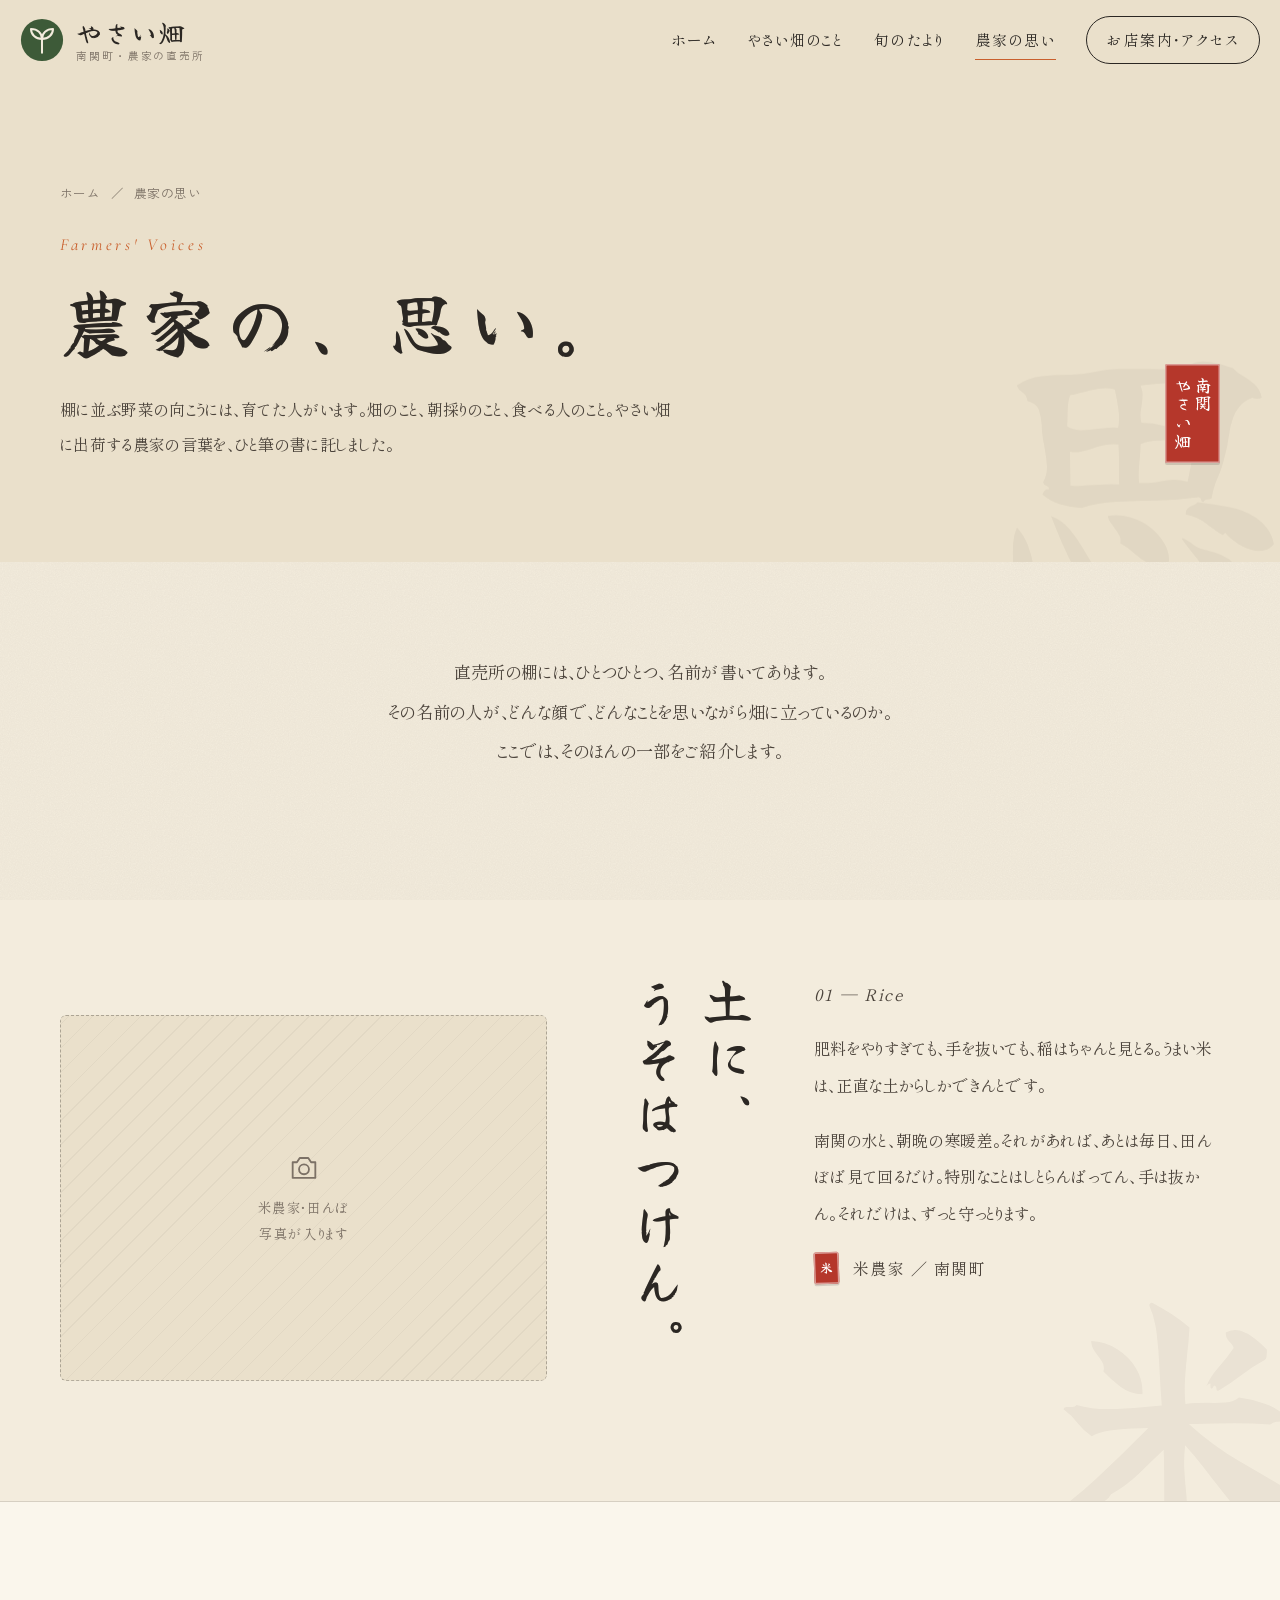
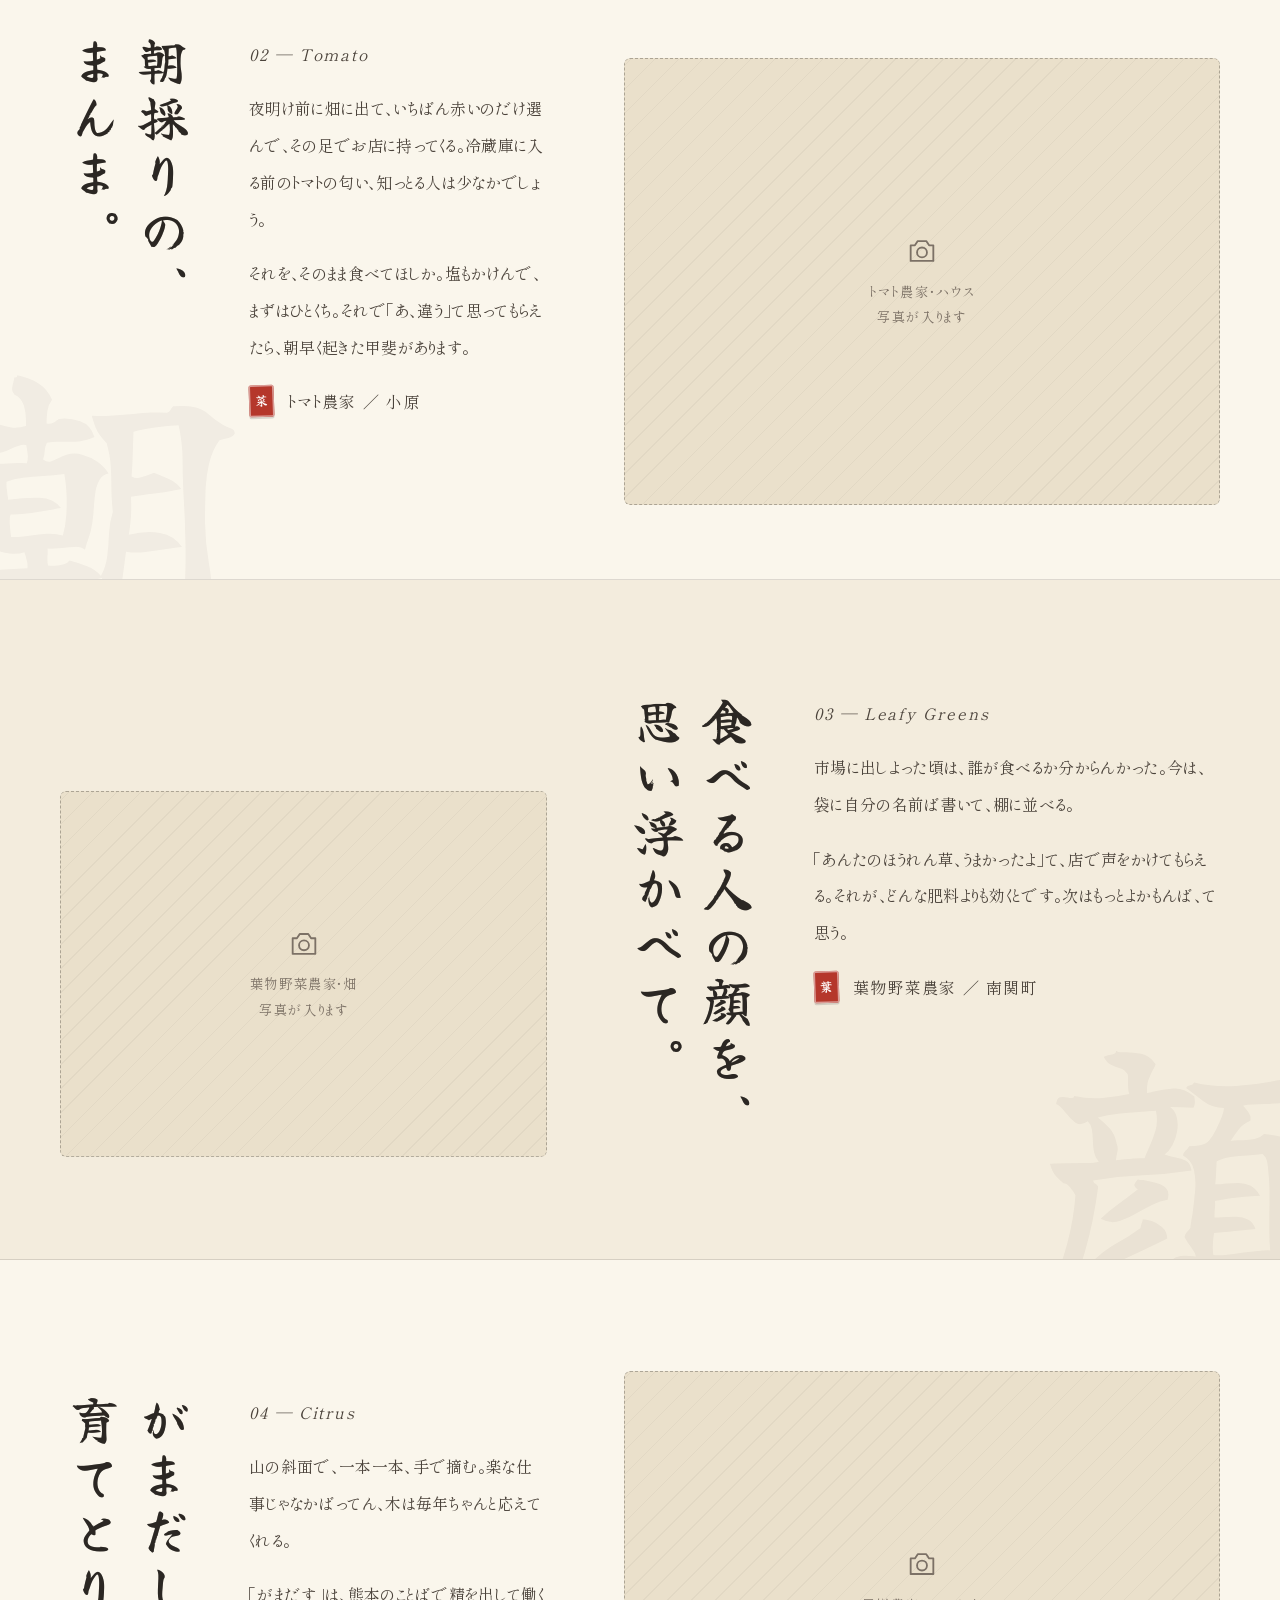
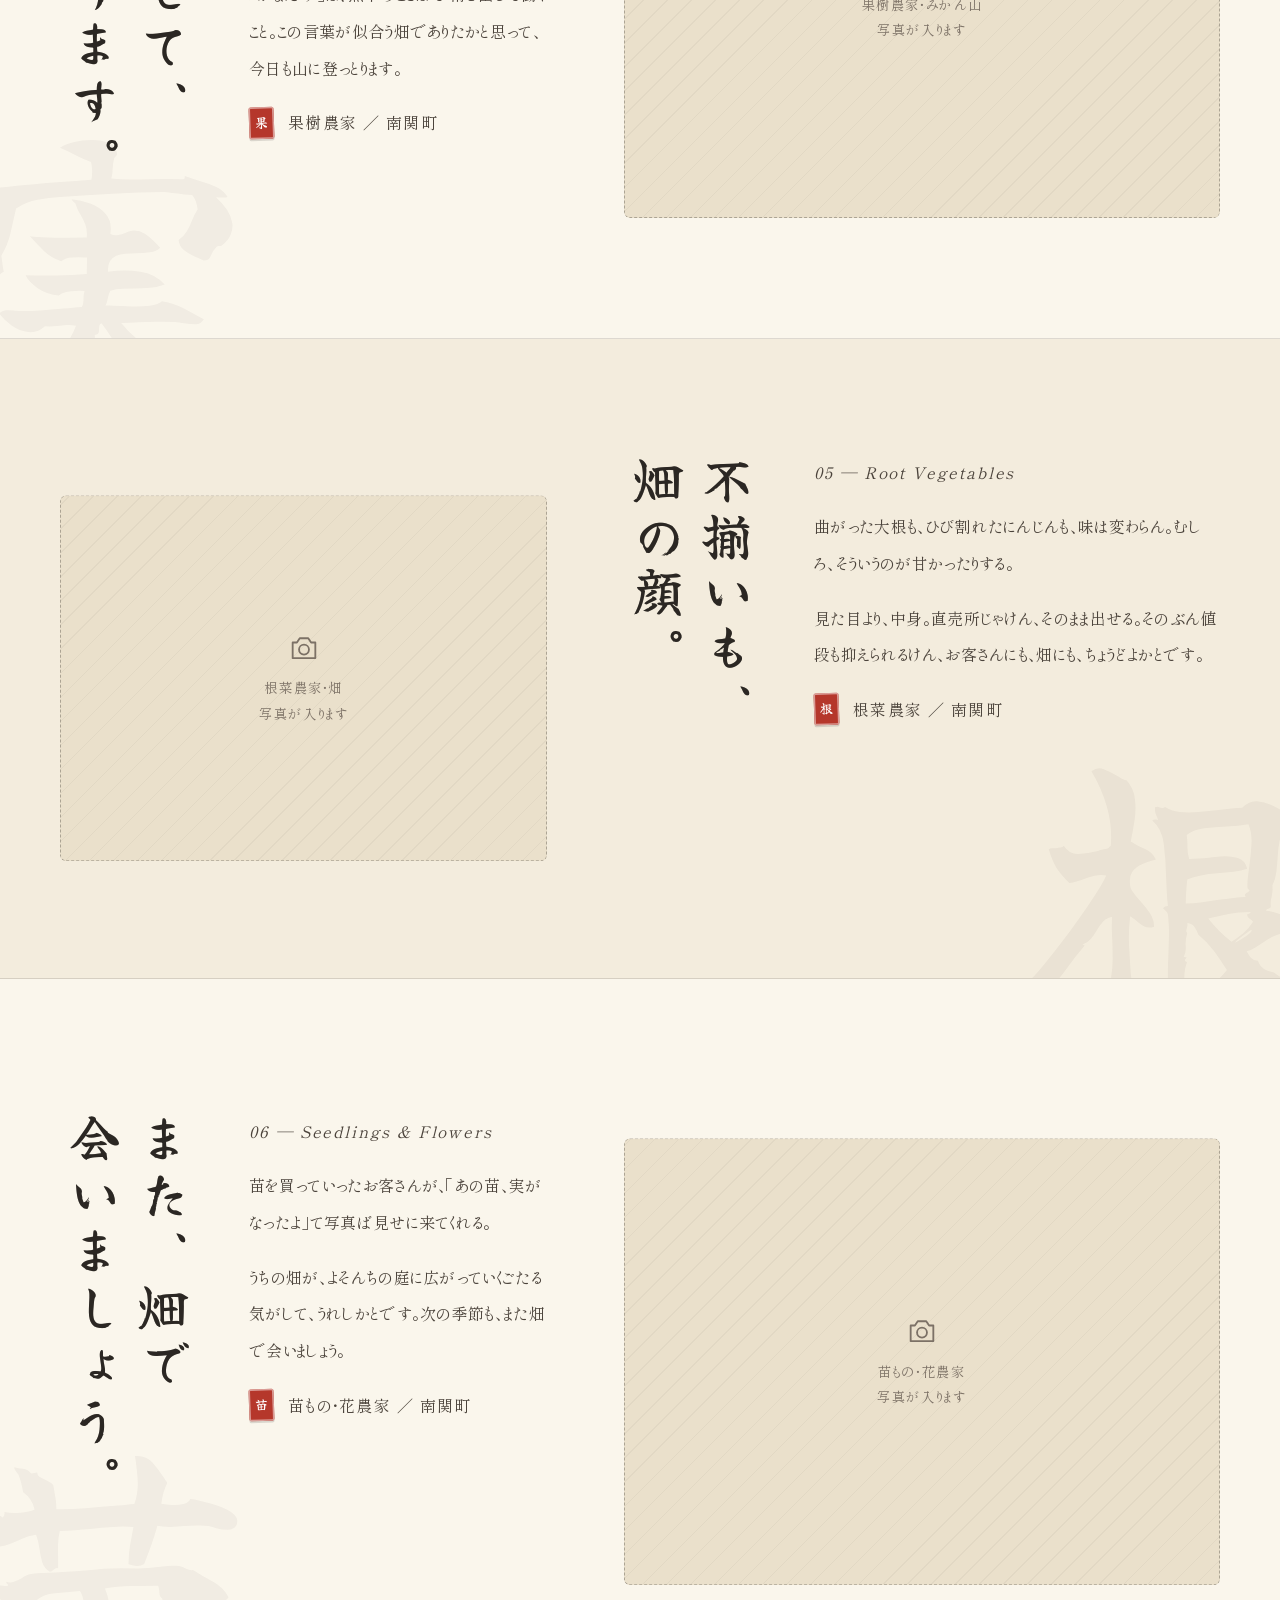
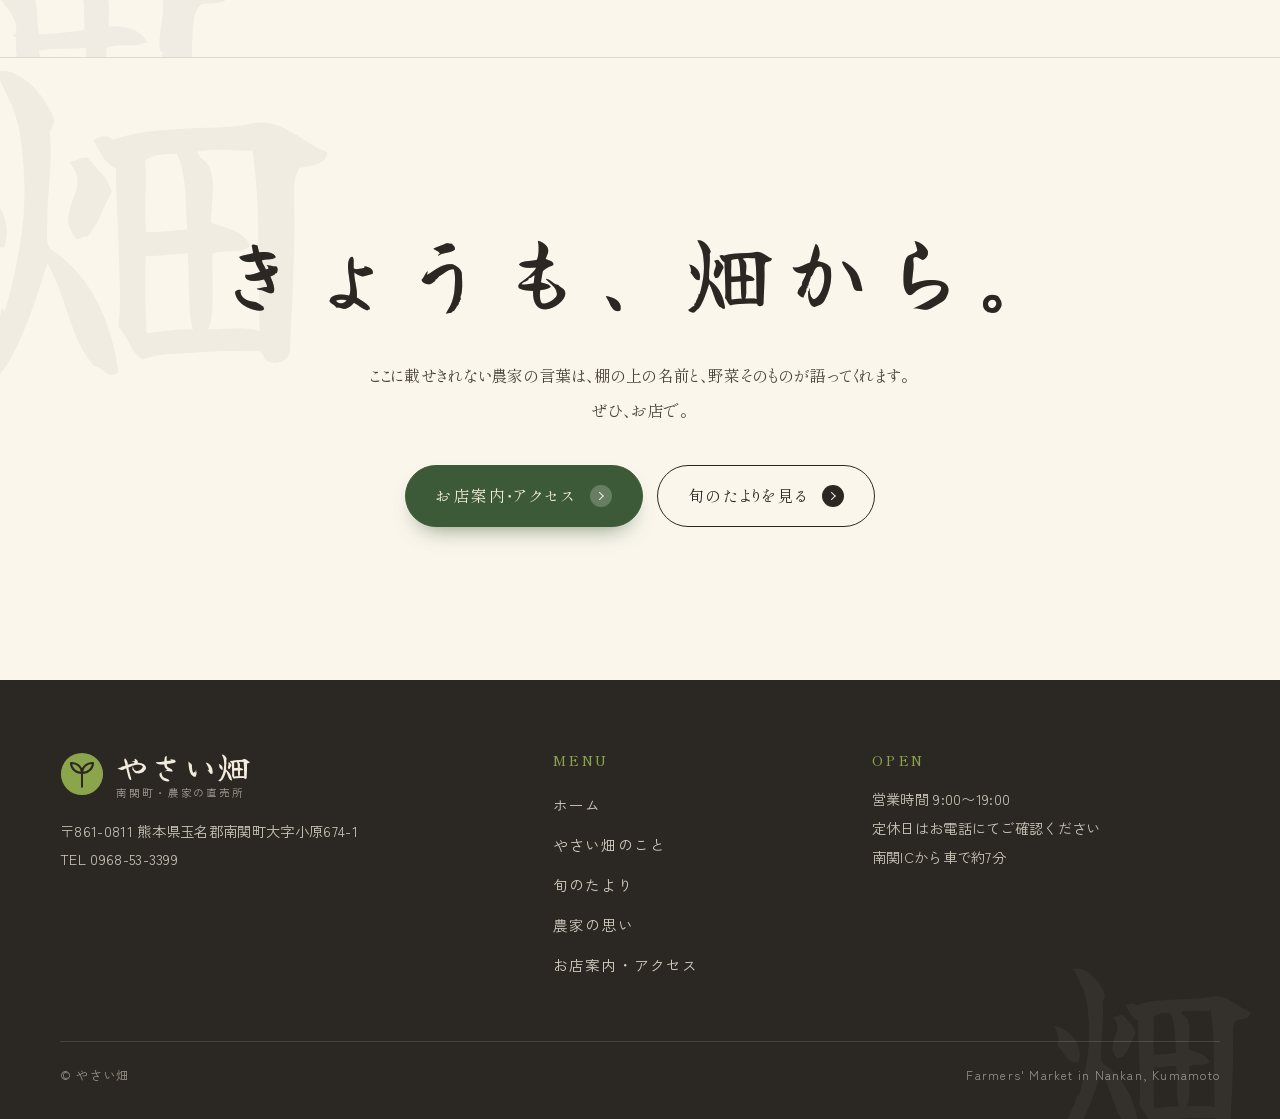
==== farmers.html @ 6b5acf54 "やさい畑（南関町・農家の直売所）サイト 初回作成 - index / farmers / shop の3ページ静的HTML - 写真は images/ に所定ファイル名で置くと自動表示  Co-Aut" ====
<!DOCTYPE html>
<html lang="ja" class="no-js">
<head>
<meta charset="UTF-8">
<meta name="viewport" content="width=device-width, initial-scale=1.0">
<title>農家の思い｜やさい畑 ― 熊本県南関町・農家が集まる野菜の直売所</title>
<meta name="description" content="やさい畑（熊本県玉名郡南関町）に野菜を出荷する農家の言葉。土のこと、朝採りのこと、食べる人のこと。棚に並ぶ野菜の向こうにいる、つくり手の思いを書に託して。">
<link rel="icon" href="data:image/svg+xml,%3Csvg xmlns='http://www.w3.org/2000/svg' viewBox='0 0 48 48'%3E%3Ccircle cx='24' cy='24' r='24' fill='%233d5a38'/%3E%3Cg fill='none' stroke='%23f3ecdd' stroke-width='2.2' stroke-linecap='round' stroke-linejoin='round'%3E%3Cpath d='M24 38V23'/%3E%3Cpath d='M24 23c-7 0-12-5-12-11 7 0 12 4 12 11z'/%3E%3Cpath d='M24 23c7 0 12-5 12-11-7 0-12 4-12 11z'/%3E%3C/g%3E%3C/svg%3E">
<link rel="preconnect" href="https://fonts.googleapis.com">
<link rel="preconnect" href="https://fonts.gstatic.com" crossorigin>
<link href="https://fonts.googleapis.com/css2?family=Yuji+Syuku&family=Yuji+Boku&family=Shippori+Mincho:wght@500;600;700&family=Zen+Kaku+Gothic+New:wght@400;500;700&family=Cormorant+Garamond:ital,wght@0,500;0,600;1,500;1,600&display=swap" rel="stylesheet">
<link rel="stylesheet" href="css/style.css">
</head>
<body data-page="farmers">
<div class="page-fade" aria-hidden="true"></div>

<svg xmlns="http://www.w3.org/2000/svg" style="display:none" aria-hidden="true">
  <symbol id="i-sprout" viewBox="0 0 48 48" fill="none" stroke="currentColor" stroke-width="1.8" stroke-linecap="round" stroke-linejoin="round"><path d="M24 42V24"/><path d="M24 24c-8 0-13-6-13-12 8 0 13 4 13 12z"/><path d="M24 24c8 0 13-6 13-12-8 0-13 4-13 12z"/></symbol>
  <symbol id="i-leaf" viewBox="0 0 48 48" fill="none" stroke="currentColor" stroke-width="1.8" stroke-linecap="round" stroke-linejoin="round"><path d="M10 38C10 20 24 10 40 10c0 16-10 30-28 30z"/><path d="M12 36c6-8 14-16 24-22"/></symbol>
  <symbol id="i-rice" viewBox="0 0 48 48" fill="none" stroke="currentColor" stroke-width="1.8" stroke-linecap="round" stroke-linejoin="round"><path d="M24 42V18"/><path d="M24 18c-4-1-7-5-7-10 4 0 7 4 7 10zM24 18c4-1 7-5 7-10-4 0-7 4-7 10zM24 26c-5-1-8-4-9-9 5 1 8 4 9 9zM24 26c5-1 8-4 9-9-5 1-8 4-9 9zM24 34c-5-1-9-4-10-9 5 1 9 4 10 9zM24 34c5-1 9-4 10-9-5 1-9 4-10 9z"/></symbol>
  <symbol id="i-tomato" viewBox="0 0 48 48" fill="none" stroke="currentColor" stroke-width="1.8" stroke-linecap="round" stroke-linejoin="round"><path d="M24 15c-8 0-14 6-14 13s6 13 14 13 14-6 14-13-6-13-14-13z"/><path d="M24 15c0-3 1-6 3-8M24 15c-3-2-7-3-10-2M24 15c3-2 7-3 10-2M24 15c-1-3-3-5-5-6"/></symbol>
  <symbol id="i-leafy" viewBox="0 0 48 48" fill="none" stroke="currentColor" stroke-width="1.8" stroke-linecap="round" stroke-linejoin="round"><path d="M24 42V22"/><path d="M24 22c-9 2-15-4-15-11 8-1 14 3 15 11zM24 22c9 2 15-4 15-11-8-1-14 3-15 11zM24 30c-7 1-12-3-13-9 7 0 11 3 13 9zM24 30c7 1 12-3 13-9-7 0-11 3-13 9z"/></symbol>
  <symbol id="i-mikan" viewBox="0 0 48 48" fill="none" stroke="currentColor" stroke-width="1.8" stroke-linecap="round" stroke-linejoin="round"><circle cx="24" cy="27" r="13"/><path d="M24 14c0-3 2-6 5-7"/><path d="M24 14c-3-3-8-3-11 0 3 2 8 2 11 0z"/></symbol>
  <symbol id="i-daikon" viewBox="0 0 48 48" fill="none" stroke="currentColor" stroke-width="1.8" stroke-linecap="round" stroke-linejoin="round"><path d="M18 14h12l-3 24c0 3-6 3-6 0z"/><path d="M20 14c0-4-2-7-4-9M24 14V5M28 14c0-4 2-7 4-9"/><path d="M22 22l4 8"/></symbol>
  <symbol id="i-seedling" viewBox="0 0 48 48" fill="none" stroke="currentColor" stroke-width="1.8" stroke-linecap="round" stroke-linejoin="round"><path d="M14 30h20l-2 10H16z"/><path d="M24 30V18"/><path d="M24 18c-6 0-10-4-10-9 6 0 10 3 10 9zM24 18c6 0 10-4 10-9-6 0-10 3-10 9z"/></symbol>
</svg>

<!-- ===== ヘッダー ===== -->
<header class="header">
  <div class="header__inner">
    <a href="index.html" class="logo" aria-label="やさい畑 トップページ">
      <svg class="logo__mark" viewBox="0 0 48 48" aria-hidden="true"><circle cx="24" cy="24" r="23" fill="#3d5a38"/><g fill="none" stroke="#f3ecdd" stroke-width="2.2" stroke-linecap="round" stroke-linejoin="round"><path d="M24 38V23"/><path d="M24 23c-7 0-12-5-12-11 7 0 12 4 12 11z"/><path d="M24 23c7 0 12-5 12-11-7 0-12 4-12 11z"/></g></svg>
      <span class="logo__text"><span class="logo__ja">やさい畑</span><span class="logo__sub">南関町・農家の直売所</span></span>
    </a>
    <nav class="nav" aria-label="メインナビゲーション">
      <a href="index.html" data-nav="home">ホーム</a>
      <a href="index.html#about" data-nav="about">やさい畑のこと</a>
      <a href="index.html#season" data-nav="season">旬のたより</a>
      <a href="farmers.html" data-nav="farmers">農家の思い</a>
      <a href="shop.html" data-nav="shop" class="nav__cta">お店案内・アクセス</a>
    </nav>
    <button class="menu-btn" aria-label="メニューを開く" aria-expanded="false"><span></span><span></span><span></span></button>
  </div>
</header>
<nav class="mobile-nav" aria-label="モバイルナビゲーション">
  <a href="index.html" data-nav="home"><span class="en">Home</span>ホーム</a>
  <a href="index.html#about" data-nav="about"><span class="en">About</span>やさい畑のこと</a>
  <a href="index.html#season" data-nav="season"><span class="en">Seasonal</span>旬のたより</a>
  <a href="farmers.html" data-nav="farmers"><span class="en">Voices</span>農家の思い</a>
  <a href="shop.html" data-nav="shop"><span class="en">Shop &amp; Access</span>お店案内・アクセス</a>
  <p class="mobile-nav__foot">やさい畑<br>〒861-0811 熊本県玉名郡南関町大字小原674-1<br>TEL 0968-53-3399</p>
</nav>

<main class="page">

<!-- ===== ページヒーロー ===== -->
<section class="page-hero">
  <p class="deco-sho" data-parallax="0.08">思</p>
  <div class="container page-hero__inner">
    <div>
      <p class="breadcrumb"><a href="index.html">ホーム</a><span>／</span><span>農家の思い</span></p>
      <span class="en">Farmers' Voices</span>
      <h1 class="sho sho-reveal">農家の、思い。</h1>
      <p class="lead reveal delay-1">棚に並ぶ野菜の向こうには、育てた人がいます。畑のこと、朝採りのこと、食べる人のこと。やさい畑に出荷する農家の言葉を、ひと筆の書に託しました。</p>
    </div>
    <span class="rakkan rakkan--lg page-hero__seal reveal-scale delay-2">南関<br>やさい畑</span>
  </div>
</section>

<!-- ===== 導入 ===== -->
<section class="section--tight section">
  <div class="container--narrow">
    <div class="lead-text reveal text-center">
      <p>直売所の棚には、ひとつひとつ、名前が書いてあります。<br>その名前の人が、どんな顔で、どんなことを思いながら畑に立っているのか。<br>ここでは、そのほんの一部をご紹介します。</p>
    </div>
  </div>
</section>

<!-- ===== 思い 01 ===== -->
<section class="voice">
  <p class="deco-sho" aria-hidden="true">米</p>
  <div class="container voice__grid">
    <figure class="photo reveal-img" data-label="米農家・田んぼ" data-parallax="0.1"><img src="images/farmer-01.jpg" alt="米農家"></figure>
    <div class="voice__body">
      <p class="voice__sho sho sho--v sho-reveal">土に、<br>うそはつけん。</p>
      <div class="voice__text reveal delay-1">
        <p class="voice__num">01 — Rice</p>
        <p>肥料をやりすぎても、手を抜いても、稲はちゃんと見とる。うまい米は、正直な土からしかできんとです。</p>
        <p>南関の水と、朝晩の寒暖差。それがあれば、あとは毎日、田んぼば見て回るだけ。特別なことはしとらんばってん、手は抜かん。それだけは、ずっと守っとります。</p>
        <p class="voice__who"><span class="rakkan">米</span>米農家 ／ 南関町</p>
      </div>
    </div>
  </div>
</section>

<!-- ===== 思い 02 ===== -->
<section class="voice voice--alt section--paper">
  <p class="deco-sho" aria-hidden="true">朝</p>
  <div class="container voice__grid">
    <figure class="photo reveal-img" data-label="トマト農家・ハウス" data-parallax="0.1"><img src="images/farmer-02.jpg" alt="トマト農家"></figure>
    <div class="voice__body">
      <p class="voice__sho sho sho--v sho-reveal">朝採りの、<br>まんま。</p>
      <div class="voice__text reveal delay-1">
        <p class="voice__num">02 — Tomato</p>
        <p>夜明け前に畑に出て、いちばん赤いのだけ選んで、その足でお店に持ってくる。冷蔵庫に入る前のトマトの匂い、知っとる人は少なかでしょう。</p>
        <p>それを、そのまま食べてほしか。塩もかけんで、まずはひとくち。それで「あ、違う」て思ってもらえたら、朝早く起きた甲斐があります。</p>
        <p class="voice__who"><span class="rakkan">菜</span>トマト農家 ／ 小原</p>
      </div>
    </div>
  </div>
</section>

<!-- ===== 思い 03 ===== -->
<section class="voice">
  <p class="deco-sho" aria-hidden="true">顔</p>
  <div class="container voice__grid">
    <figure class="photo reveal-img" data-label="葉物野菜農家・畑" data-parallax="0.1"><img src="images/farmer-03.jpg" alt="葉物野菜農家"></figure>
    <div class="voice__body">
      <p class="voice__sho sho sho--v sho-reveal">食べる人の顔を、<br>思い浮かべて。</p>
      <div class="voice__text reveal delay-1">
        <p class="voice__num">03 — Leafy Greens</p>
        <p>市場に出しよった頃は、誰が食べるか分からんかった。今は、袋に自分の名前ば書いて、棚に並べる。</p>
        <p>「あんたのほうれん草、うまかったよ」て、店で声をかけてもらえる。それが、どんな肥料よりも効くとです。次はもっとよかもんば、て思う。</p>
        <p class="voice__who"><span class="rakkan">葉</span>葉物野菜農家 ／ 南関町</p>
      </div>
    </div>
  </div>
</section>

<!-- ===== 思い 04 ===== -->
<section class="voice voice--alt section--paper">
  <p class="deco-sho" aria-hidden="true">実</p>
  <div class="container voice__grid">
    <figure class="photo reveal-img" data-label="果樹農家・みかん山" data-parallax="0.1"><img src="images/farmer-04.jpg" alt="果樹農家"></figure>
    <div class="voice__body">
      <p class="voice__sho sho sho--v sho-reveal">がまだして、<br>育てとります。</p>
      <div class="voice__text reveal delay-1">
        <p class="voice__num">04 — Citrus</p>
        <p>山の斜面で、一本一本、手で摘む。楽な仕事じゃなかばってん、木は毎年ちゃんと応えてくれる。</p>
        <p>「がまだす」は、熊本のことばで精を出して働くこと。この言葉が似合う畑でありたかと思って、今日も山に登っとります。</p>
        <p class="voice__who"><span class="rakkan">果</span>果樹農家 ／ 南関町</p>
      </div>
    </div>
  </div>
</section>

<!-- ===== 思い 05 ===== -->
<section class="voice">
  <p class="deco-sho" aria-hidden="true">根</p>
  <div class="container voice__grid">
    <figure class="photo reveal-img" data-label="根菜農家・畑" data-parallax="0.1"><img src="images/farmer-05.jpg" alt="根菜農家"></figure>
    <div class="voice__body">
      <p class="voice__sho sho sho--v sho-reveal">不揃いも、<br>畑の顔。</p>
      <div class="voice__text reveal delay-1">
        <p class="voice__num">05 — Root Vegetables</p>
        <p>曲がった大根も、ひび割れたにんじんも、味は変わらん。むしろ、そういうのが甘かったりする。</p>
        <p>見た目より、中身。直売所じゃけん、そのまま出せる。そのぶん値段も抑えられるけん、お客さんにも、畑にも、ちょうどよかとです。</p>
        <p class="voice__who"><span class="rakkan">根</span>根菜農家 ／ 南関町</p>
      </div>
    </div>
  </div>
</section>

<!-- ===== 思い 06 ===== -->
<section class="voice voice--alt section--paper">
  <p class="deco-sho" aria-hidden="true">苗</p>
  <div class="container voice__grid">
    <figure class="photo reveal-img" data-label="苗もの・花農家" data-parallax="0.1"><img src="images/farmer-06.jpg" alt="苗もの・花農家"></figure>
    <div class="voice__body">
      <p class="voice__sho sho sho--v sho-reveal">また、畑で<br>会いましょう。</p>
      <div class="voice__text reveal delay-1">
        <p class="voice__num">06 — Seedlings &amp; Flowers</p>
        <p>苗を買っていったお客さんが、「あの苗、実がなったよ」て写真ば見せに来てくれる。</p>
        <p>うちの畑が、よそんちの庭に広がっていくごたる気がして、うれしかとです。次の季節も、また畑で会いましょう。</p>
        <p class="voice__who"><span class="rakkan">苗</span>苗もの・花農家 ／ 南関町</p>
      </div>
    </div>
  </div>
</section>

<!-- ===== 締めの書 ===== -->
<section class="closing">
  <p class="deco-sho" style="left:-4%; top:-10%;" data-parallax="0.06">畑</p>
  <div class="container">
    <p class="closing__sho sho sho-reveal">きょうも、畑から。</p>
    <p class="closing__text reveal delay-1">ここに載せきれない農家の言葉は、棚の上の名前と、野菜そのものが語ってくれます。<br>ぜひ、お店で。</p>
    <div class="btns reveal delay-2">
      <a href="shop.html" class="btn">お店案内・アクセス <span class="arrow"></span></a>
      <a href="index.html#season" class="btn btn--ghost">旬のたよりを見る <span class="arrow"></span></a>
    </div>
  </div>
</section>

</main>

<!-- ===== フッター ===== -->
<footer class="footer">
  <p class="footer__sho" aria-hidden="true">畑</p>
  <div class="container">
    <div class="footer__grid">
      <div>
        <a href="index.html" class="logo footer__logo" aria-label="やさい畑 トップページ">
          <svg class="logo__mark" viewBox="0 0 48 48" aria-hidden="true"><circle cx="24" cy="24" r="23" fill="#8ba54c"/><g fill="none" stroke="#2b2723" stroke-width="2.2" stroke-linecap="round" stroke-linejoin="round"><path d="M24 38V23"/><path d="M24 23c-7 0-12-5-12-11 7 0 12 4 12 11z"/><path d="M24 23c7 0 12-5 12-11-7 0-12 4-12 11z"/></g></svg>
          <span class="logo__text"><span class="logo__ja">やさい畑</span><span class="logo__sub">南関町・農家の直売所</span></span>
        </a>
        <p class="footer__addr">〒861-0811 熊本県玉名郡南関町大字小原674-1<br>TEL <a href="tel:0968-53-3399">0968-53-3399</a></p>
      </div>
      <div>
        <h4>MENU</h4>
        <nav class="footer__nav">
          <a href="index.html">ホーム</a>
          <a href="index.html#about">やさい畑のこと</a>
          <a href="index.html#season">旬のたより</a>
          <a href="farmers.html">農家の思い</a>
          <a href="shop.html">お店案内・アクセス</a>
        </nav>
      </div>
      <div>
        <h4>OPEN</h4>
        <p class="footer__hours">営業時間 9:00〜19:00<br>定休日はお電話にてご確認ください<br>南関ICから車で約7分</p>
      </div>
    </div>
    <div class="footer__bottom">
      <span>&copy; やさい畑</span>
      <span>Farmers' Market in Nankan, Kumamoto</span>
    </div>
  </div>
</footer>
<button class="to-top" aria-label="ページの先頭へ戻る"></button>

<script src="js/main.js"></script>
</body>
</html>
---- css/style.css ----
/* =====================================================
   やさい畑（熊本県玉名郡南関町）農家の直売所サイト
   和紙 × 土 × 墨 × 若葉 ― 「書」の文字で思いを伝えるデザイン
   ===================================================== */

:root {
  --washi: #f3ecdd;
  --washi-2: #eae0cb;
  --washi-3: #ddd0b3;
  --paper: #faf6ec;
  --sumi: #2b2723;
  --sumi-2: #4b433b;
  --sumi-3: #7c7166;
  --tsuchi: #5c4633;
  --midori: #3d5a38;
  --midori-2: #2c4229;
  --wakaba: #8ba54c;
  --kaki: #c95f2c;
  --beni: #b5372b;
  --line: rgba(43, 39, 35, 0.14);
  --shadow: 0 24px 48px -24px rgba(43, 39, 35, 0.45);
  --radius: 6px;
  --font-sho: "Yuji Syuku", "Yuji Boku", "Hiragino Mincho ProN", "Yu Mincho", serif;
  --font-sho-b: "Yuji Boku", "Yuji Syuku", "Hiragino Mincho ProN", serif;
  --font-serif: "Shippori Mincho", "Hiragino Mincho ProN", "Yu Mincho", serif;
  --font-sans: "Zen Kaku Gothic New", "Hiragino Sans", "Yu Gothic", sans-serif;
  --font-en: "Cormorant Garamond", "Times New Roman", serif;
  --ease: cubic-bezier(0.22, 1, 0.36, 1);
  --ease-brush: cubic-bezier(0.7, 0, 0.3, 1);
  --header-h: 80px;
}

*, *::before, *::after { box-sizing: border-box; }
html { scroll-behavior: smooth; -webkit-text-size-adjust: 100%; }
body {
  margin: 0;
  font-family: var(--font-sans);
  font-size: 16px;
  line-height: 1.9;
  color: var(--sumi);
  background: var(--washi);
  letter-spacing: 0.02em;
  overflow-x: hidden;
  font-feature-settings: "palt";
}
img { max-width: 100%; height: auto; display: block; }
a { color: inherit; text-decoration: none; }
ul { list-style: none; margin: 0; padding: 0; }
h1, h2, h3, h4 { margin: 0; font-weight: 500; line-height: 1.5; }
p { margin: 0; }
button { font: inherit; color: inherit; }
figure { margin: 0; }

/* ---------- 和紙の質感 ---------- */
body::before {
  content: "";
  position: fixed; inset: 0; z-index: 0; pointer-events: none;
  background-image: url("data:image/svg+xml,%3Csvg xmlns='http://www.w3.org/2000/svg' width='240' height='240'%3E%3Cfilter id='n'%3E%3CfeTurbulence type='fractalNoise' baseFrequency='0.85' numOctaves='3' stitchTiles='stitch'/%3E%3CfeColorMatrix values='0 0 0 0 0.17 0 0 0 0 0.15 0 0 0 0 0.13 0 0 0 0.11 0'/%3E%3C/filter%3E%3Crect width='100%25' height='100%25' filter='url(%23n)'/%3E%3C/svg%3E");
  opacity: 0.55;
  mix-blend-mode: multiply;
}
.page { position: relative; z-index: 1; }

/* ---------- ページ遷移フェード ---------- */
.page-fade {
  position: fixed; inset: 0; z-index: 9999; background: var(--washi);
  opacity: 1; pointer-events: none;
  transition: opacity 0.8s var(--ease);
}
body.is-ready .page-fade { opacity: 0; }
body.is-leaving .page-fade { opacity: 1; transition-duration: 0.45s; }

/* ---------- レイアウト ---------- */
.container { width: min(1160px, 100% - 40px); margin-inline: auto; }
.container--narrow { width: min(860px, 100% - 40px); margin-inline: auto; }
.section { padding: clamp(80px, 10vw, 140px) 0; position: relative; overflow: hidden; }
.section--tight { padding: clamp(56px, 7vw, 96px) 0; }
.section--paper { background: var(--paper); }
.section--washi2 { background: var(--washi-2); }

.sec-head { margin-bottom: clamp(40px, 5vw, 64px); position: relative; }
.sec-head .en {
  display: block; font-family: var(--font-en); font-style: italic; font-weight: 500;
  font-size: 1.05rem; letter-spacing: 0.22em; color: var(--kaki); margin-bottom: 10px;
}
.sec-head h2 { font-size: clamp(2rem, 4.6vw, 3.3rem); }
.sec-head .lead { margin-top: 18px; color: var(--sumi-2); max-width: 640px; line-height: 2.1; font-family: var(--font-serif); }
.sec-head.center { text-align: center; }
.sec-head.center .lead { margin-inline: auto; }
.sec-head.center .ink-line { margin-inline: auto; }

.lead-text { font-family: var(--font-serif); font-size: clamp(1rem, 1.35vw, 1.12rem); line-height: 2.3; color: var(--sumi-2); }
.lead-text p + p { margin-top: 1.4em; }
.serif { font-family: var(--font-serif); }
.text-kaki { color: var(--kaki); }
.text-center { text-align: center; }

/* ---------- 書（しょ）---------- */
.sho {
  font-family: var(--font-sho); font-weight: 400; letter-spacing: 0.1em; line-height: 1.4;
  color: var(--sumi); text-shadow: 0 0 0.6px rgba(43, 39, 35, 0.35);
}
.sho--b { font-family: var(--font-sho-b); }
.sho--v { writing-mode: vertical-rl; text-orientation: mixed; white-space: nowrap; }

/* 墨で書くように現れる
   ※ clip-path で全体を隠すと Chrome の IntersectionObserver が「画面外」と判定してしまうため、
      mask-image の位置をずらして筆で掃くように見せる */
.sho-reveal {
  -webkit-mask-image: linear-gradient(to right, #000 0%, #000 48%, transparent 58%, transparent 100%);
  mask-image: linear-gradient(to right, #000 0%, #000 48%, transparent 58%, transparent 100%);
  -webkit-mask-size: 220% 100%; mask-size: 220% 100%;
  -webkit-mask-repeat: no-repeat; mask-repeat: no-repeat;
  -webkit-mask-position: 100% 0; mask-position: 100% 0;
  opacity: 0; filter: blur(3px);
  transition: -webkit-mask-position 1.6s var(--ease-brush), mask-position 1.6s var(--ease-brush), opacity 0.6s ease, filter 1.4s ease;
}
.sho-reveal.sho--v {
  -webkit-mask-image: linear-gradient(to bottom, #000 0%, #000 48%, transparent 58%, transparent 100%);
  mask-image: linear-gradient(to bottom, #000 0%, #000 48%, transparent 58%, transparent 100%);
  -webkit-mask-size: 100% 220%; mask-size: 100% 220%;
  -webkit-mask-position: 0 100%; mask-position: 0 100%;
}
.sho-reveal.is-visible { -webkit-mask-position: 0 0; mask-position: 0 0; opacity: 1; filter: blur(0); }

/* 落款（らっかん）赤い印 */
.rakkan {
  display: inline-block; writing-mode: vertical-rl; text-orientation: upright;
  font-family: var(--font-sho-b); font-size: 0.82rem; line-height: 1.15; letter-spacing: 0.1em;
  color: #fff; background: var(--beni); padding: 9px 5px; border-radius: 2px;
  box-shadow: inset 0 0 0 1.5px rgba(255, 255, 255, 0.5), 0 2px 0 rgba(43, 39, 35, 0.15);
  transform: rotate(-2deg); vertical-align: middle; text-shadow: none;
}
.rakkan--lg { font-size: 1.05rem; padding: 12px 8px; }
.rakkan--h { writing-mode: horizontal-tb; text-orientation: mixed; padding: 4px 10px; letter-spacing: 0.16em; }

/* 墨の線（スクロールで描かれる） */
.ink-line { display: block; width: min(300px, 60%); height: 20px; color: var(--kaki); margin: 18px 0 0; overflow: visible; }
.ink-line path { transition: stroke-dashoffset 1.8s var(--ease); }

/* 背景の大きな一文字 */
.deco-sho {
  position: absolute; z-index: 0; pointer-events: none; user-select: none;
  font-family: var(--font-sho); line-height: 1;
  font-size: clamp(12rem, 30vw, 26rem); color: rgba(43, 39, 35, 0.045);
}
.section > .container { position: relative; z-index: 1; }

/* ---------- ボタン ---------- */
.btn {
  display: inline-flex; align-items: center; gap: 14px;
  padding: 15px 30px; border-radius: 999px;
  font-family: var(--font-serif); font-size: 0.98rem; letter-spacing: 0.12em;
  background: var(--midori); color: var(--washi); border: 1.5px solid var(--midori);
  transition: transform 0.4s var(--ease), background 0.3s, color 0.3s, box-shadow 0.4s var(--ease);
  box-shadow: 0 12px 24px -14px rgba(61, 90, 56, 0.8);
  cursor: pointer;
}
.btn .arrow { width: 22px; height: 22px; border-radius: 50%; background: rgba(255, 255, 255, 0.22); display: grid; place-items: center; transition: transform 0.4s var(--ease); flex: none; }
.btn .arrow::after { content: ""; width: 6px; height: 6px; border-right: 1.5px solid currentColor; border-top: 1.5px solid currentColor; transform: rotate(45deg) translate(-1px, 1px); }
.btn:hover { transform: translateY(-3px); background: var(--midori-2); border-color: var(--midori-2); }
.btn:hover .arrow { transform: translateX(4px); }
.btn--kaki { background: var(--kaki); border-color: var(--kaki); box-shadow: 0 12px 24px -14px rgba(201, 95, 44, 0.8); }
.btn--kaki:hover { background: #ad4d21; border-color: #ad4d21; }
.btn--ghost { background: transparent; color: var(--sumi); border-color: var(--sumi); box-shadow: none; }
.btn--ghost .arrow { background: var(--sumi); color: var(--washi); }
.btn--ghost:hover { background: var(--sumi); color: var(--washi); border-color: var(--sumi); }
.btn--light { background: var(--washi); color: var(--sumi); border-color: var(--washi); box-shadow: none; }
.btn--light .arrow { background: var(--kaki); color: #fff; }
.btn--light:hover { background: #fff; border-color: #fff; }
.btn--outline-light { background: transparent; color: var(--washi); border-color: rgba(243, 236, 221, 0.6); box-shadow: none; }
.btn--outline-light .arrow { background: rgba(243, 236, 221, 0.2); }
.btn--outline-light:hover { background: rgba(243, 236, 221, 0.12); border-color: var(--washi); }

.text-link { font-family: var(--font-serif); letter-spacing: 0.1em; display: inline-flex; align-items: center; gap: 10px; position: relative; padding-bottom: 4px; }
.text-link::after { content: ""; position: absolute; left: 0; bottom: 0; width: 100%; height: 1px; background: currentColor; transform-origin: right; transition: transform 0.5s var(--ease); }
.text-link:hover::after { transform: scaleX(0); }

/* ---------- ヘッダー ---------- */
.header {
  position: fixed; top: 0; left: 0; right: 0; z-index: 100; height: var(--header-h);
  transition: background 0.5s, box-shadow 0.5s, height 0.4s var(--ease);
}
.header__inner {
  height: 100%; width: min(1240px, 100% - 40px); margin-inline: auto;
  display: flex; align-items: center; justify-content: space-between; gap: 24px;
}
.header.is-solid { background: rgba(243, 236, 221, 0.92); backdrop-filter: blur(10px); -webkit-backdrop-filter: blur(10px); box-shadow: 0 1px 0 var(--line); height: 68px; }
.logo { display: flex; align-items: center; gap: 12px; }
.logo__mark { width: 44px; height: 44px; flex: none; transition: transform 0.6s var(--ease); }
.logo:hover .logo__mark { transform: rotate(-8deg); }
.logo__text { display: flex; flex-direction: column; line-height: 1; }
.logo__ja { font-family: var(--font-sho); font-size: 1.6rem; color: var(--sumi); letter-spacing: 0.06em; }
.logo__sub { font-size: 0.66rem; letter-spacing: 0.18em; color: var(--sumi-3); margin-top: 6px; font-family: var(--font-sans); }
.nav { display: flex; align-items: center; gap: 30px; }
.nav a { font-family: var(--font-serif); font-size: 0.93rem; letter-spacing: 0.12em; position: relative; padding: 6px 0; }
.nav a::after { content: ""; position: absolute; left: 0; bottom: 0; width: 100%; height: 1.5px; background: var(--kaki); transform: scaleX(0); transform-origin: right; transition: transform 0.45s var(--ease); }
.nav a:hover::after, .nav a.is-current::after { transform: scaleX(1); transform-origin: left; }
.nav__cta { border: 1.5px solid var(--sumi); border-radius: 999px; padding: 9px 20px !important; transition: background 0.3s, color 0.3s; }
.nav__cta::after { display: none; }
.nav__cta:hover, .nav__cta.is-current { background: var(--sumi); color: var(--washi); }

.menu-btn {
  display: none; width: 46px; height: 46px; border: 1px solid var(--line); border-radius: 50%;
  background: rgba(250, 246, 236, 0.8); cursor: pointer; position: relative; z-index: 120; padding: 0;
}
.menu-btn span { position: absolute; left: 13px; width: 20px; height: 1.5px; background: var(--sumi); transition: transform 0.4s var(--ease), opacity 0.3s, top 0.4s var(--ease); }
.menu-btn span:nth-child(1) { top: 16px; }
.menu-btn span:nth-child(2) { top: 22px; }
.menu-btn span:nth-child(3) { top: 28px; }
body.menu-open .menu-btn span:nth-child(1) { top: 22px; transform: rotate(45deg); }
body.menu-open .menu-btn span:nth-child(2) { opacity: 0; }
body.menu-open .menu-btn span:nth-child(3) { top: 22px; transform: rotate(-45deg); }

.mobile-nav {
  position: fixed; inset: 0; z-index: 110; background: var(--sumi); color: var(--washi);
  display: flex; flex-direction: column; justify-content: center; padding: 100px 36px 40px;
  opacity: 0; visibility: hidden; transform: translateY(-12px);
  transition: opacity 0.5s var(--ease), transform 0.5s var(--ease), visibility 0s 0.5s;
}
body.menu-open .mobile-nav { opacity: 1; visibility: visible; transform: none; transition-delay: 0s; }
.mobile-nav a { display: flex; align-items: baseline; gap: 14px; padding: 14px 0; border-bottom: 1px solid rgba(243, 236, 221, 0.14); font-family: var(--font-sho); font-size: 1.5rem; letter-spacing: 0.08em; color: var(--washi); white-space: nowrap; }
.mobile-nav a .en { font-family: var(--font-en); font-style: italic; font-size: 0.8rem; letter-spacing: 0.14em; color: var(--wakaba); min-width: 5.6em; white-space: normal; }
.mobile-nav a.is-current { color: var(--wakaba); }
.mobile-nav__foot { margin-top: 30px; font-size: 0.82rem; line-height: 1.9; color: rgba(243, 236, 221, 0.7); }

/* ---------- 写真スペース（プレースホルダー） ---------- */
.photo {
  position: relative; overflow: hidden; margin: 0;
  background: var(--washi-2); border: 1px dashed rgba(43, 39, 35, 0.32);
  aspect-ratio: 4 / 3; border-radius: var(--radius);
}
.photo--portrait { aspect-ratio: 3 / 4; }
.photo--wide { aspect-ratio: 16 / 9; }
.photo--square { aspect-ratio: 1 / 1; }
.photo::before {
  content: ""; position: absolute; inset: 0;
  background: repeating-linear-gradient(-45deg, transparent 0 16px, rgba(43, 39, 35, 0.045) 16px 17px);
}
.photo::after {
  content: attr(data-label) "\A 写真が入ります"; white-space: pre;
  position: absolute; inset: 0; display: flex; align-items: center; justify-content: center; text-align: center;
  padding-top: 46px; font-family: var(--font-serif); font-size: 0.84rem; letter-spacing: 0.12em; line-height: 1.9; color: var(--sumi-3);
  background: url("data:image/svg+xml,%3Csvg xmlns='http://www.w3.org/2000/svg' viewBox='0 0 24 24' fill='none' stroke='%237c7166' stroke-width='1.3' stroke-linecap='round' stroke-linejoin='round'%3E%3Cpath d='M4 8h3l2-3h6l2 3h3v11H4z'/%3E%3Ccircle cx='12' cy='13' r='3.5'/%3E%3C/svg%3E") center calc(50% - 30px) / 34px no-repeat;
}
.photo img { position: absolute; inset: 0; width: 100%; height: 100%; object-fit: cover; opacity: 0; transition: opacity 1.2s var(--ease); }
.photo.has-img { border-color: transparent; background: var(--sumi); }
.photo.has-img::before, .photo.has-img::after { display: none; }
.photo.has-img img { opacity: 1; }
.photo--small::after { font-size: 0.74rem; padding-top: 34px; background-size: 26px; background-position: center calc(50% - 22px); }

/* ---------- ヒーロー ---------- */
.hero {
  position: relative; min-height: 100vh; min-height: 100svh; display: flex; align-items: center; overflow: hidden;
  background: var(--washi); padding: calc(var(--header-h) + 40px) 0 110px;
}
.hero__bg { position: absolute; inset: 0; z-index: 0; }
.hero__wash {
  position: absolute; inset: 0;
  background:
    radial-gradient(60% 55% at 82% 28%, rgba(139, 165, 76, 0.32), transparent 70%),
    radial-gradient(45% 40% at 12% 88%, rgba(92, 70, 51, 0.22), transparent 70%),
    radial-gradient(35% 30% at 62% 92%, rgba(201, 95, 44, 0.14), transparent 70%);
}
.hero__hills { position: absolute; left: 0; right: 0; bottom: -2px; width: 100%; height: clamp(120px, 18vw, 240px); color: var(--washi-3); }
.photo--hero { position: absolute; inset: 0; border: 0; aspect-ratio: auto; background: transparent; border-radius: 0; }
.photo--hero::before, .photo--hero::after { display: none; }
.photo--hero img { height: 116%; top: -8%; }
.photo--hero.has-img::after {
  display: block; content: ""; position: absolute; inset: 0; background: none;
  background-image: linear-gradient(90deg, rgba(243, 236, 221, 0.94) 0%, rgba(243, 236, 221, 0.72) 42%, rgba(243, 236, 221, 0.18) 100%);
}
.hero__photo-note {
  position: absolute; left: 20px; bottom: 20px; z-index: 3; font-size: 0.72rem; letter-spacing: 0.1em; color: var(--sumi-3);
  border: 1px dashed rgba(43, 39, 35, 0.3); padding: 6px 12px; border-radius: 999px; background: rgba(250, 246, 236, 0.7);
}
.photo--hero.has-img + .hero__photo-note { display: none; }

.hero__inner { position: relative; z-index: 2; display: grid; grid-template-columns: 1fr auto; gap: clamp(30px, 6vw, 90px); align-items: center; }
.hero__title-wrap { display: flex; align-items: flex-start; gap: 22px; justify-self: end; }
.hero__title {
  /* 縦書き9文字が画面の高さに収まるよう、高さ基準でも上限をかける */
  font-size: clamp(2.8rem, min(7vw, 6.2vh), 6rem); line-height: 1.12; letter-spacing: 0.14em; color: var(--sumi);
  writing-mode: vertical-rl; text-orientation: mixed; white-space: nowrap; margin: 0;
}
.hero__title .ch {
  display: inline-block; opacity: 0; filter: blur(8px); transform: translateY(-0.25em);
  transition: opacity 0.9s var(--ease), filter 1.1s var(--ease), transform 1s var(--ease);
  transition-delay: calc(var(--i, 0) * 0.13s + 0.5s);
}
body.is-ready .hero__title .ch { opacity: 1; filter: blur(0); transform: none; }
.hero__seal { align-self: flex-end; margin-bottom: 6px; opacity: 0; transform: scale(0.6) rotate(-10deg); transition: opacity 0.6s var(--ease) 2.1s, transform 0.8s var(--ease) 2.1s; }
body.is-ready .hero__seal { opacity: 1; transform: scale(1) rotate(-2deg); }

.hero__text { max-width: 580px; }
.hero__text > * { opacity: 0; transform: translateY(18px); transition: opacity 0.9s var(--ease), transform 1s var(--ease); }
body.is-ready .hero__text > *:nth-child(1) { transition-delay: 1.2s; }
body.is-ready .hero__text > *:nth-child(2) { transition-delay: 1.4s; }
body.is-ready .hero__text > *:nth-child(3) { transition-delay: 1.6s; }
body.is-ready .hero__text > *:nth-child(4) { transition-delay: 1.8s; }
body.is-ready .hero__text > * { opacity: 1; transform: none; }
.hero__en { font-family: var(--font-en); font-style: italic; letter-spacing: 0.22em; font-size: 1.02rem; color: var(--midori); margin-bottom: 18px; }
.hero__lead { font-family: var(--font-serif); font-size: clamp(1rem, 1.45vw, 1.18rem); line-height: 2.3; color: var(--sumi-2); }
.hero__today {
  display: inline-flex; align-items: center; gap: 10px; margin-top: 26px; padding: 8px 18px 8px 14px;
  border: 1px solid var(--line); border-radius: 999px; background: rgba(250, 246, 236, 0.8);
  font-size: 0.86rem; letter-spacing: 0.06em; color: var(--sumi-2);
}
.hero__today .dot { width: 8px; height: 8px; border-radius: 50%; background: var(--kaki); box-shadow: 0 0 0 4px rgba(201, 95, 44, 0.18); flex: none; }
.hero__btns { display: flex; flex-wrap: wrap; gap: 14px; margin-top: 30px; }

.hero__leaf { position: absolute; z-index: 1; color: var(--wakaba); opacity: 0.55; pointer-events: none; animation: leafFloat 9s ease-in-out infinite; }
.hero__leaf--1 { width: 54px; height: 54px; left: 6%; top: 22%; animation-delay: 0s; }
.hero__leaf--2 { width: 38px; height: 38px; left: 42%; top: 14%; animation-delay: -3s; transform: rotate(30deg); }
.hero__leaf--3 { width: 46px; height: 46px; right: 8%; bottom: 26%; animation-delay: -6s; transform: rotate(-20deg); }
@keyframes leafFloat {
  0%, 100% { translate: 0 0; rotate: 0deg; }
  50% { translate: 6px -18px; rotate: 8deg; }
}

.hero__scroll { position: absolute; left: 50%; bottom: 26px; transform: translateX(-50%); z-index: 3; display: flex; flex-direction: column; align-items: center; gap: 8px; font-family: var(--font-en); font-size: 0.72rem; letter-spacing: 0.3em; color: var(--sumi-3); }
.hero__scroll .bar { width: 1px; height: 46px; background: rgba(43, 39, 35, 0.2); position: relative; overflow: hidden; }
.hero__scroll .bar::after { content: ""; position: absolute; left: 0; top: -100%; width: 100%; height: 100%; background: var(--kaki); animation: scrollBar 2.2s var(--ease) infinite; }
@keyframes scrollBar { 0% { top: -100%; } 60% { top: 100%; } 100% { top: 100%; } }

/* ---------- 流れる野菜の名前 ---------- */
.marquee { overflow: hidden; border-top: 1px solid var(--line); border-bottom: 1px solid var(--line); background: var(--paper); padding: 14px 0; position: relative; z-index: 2; }
.marquee__track { display: flex; width: max-content; animation: marquee 46s linear infinite; }
.marquee:hover .marquee__track { animation-play-state: paused; }
.marquee__track span { font-family: var(--font-sho); font-size: 1.35rem; letter-spacing: 0.12em; color: var(--sumi-2); padding: 0 1.2em; white-space: nowrap; display: inline-flex; align-items: center; gap: 1.2em; }
.marquee__track span::after { content: ""; width: 6px; height: 6px; border-radius: 50%; background: var(--kaki); opacity: 0.7; }
@keyframes marquee { to { transform: translateX(-50%); } }

/* ---------- やさい畑のこと ---------- */
.split { display: grid; grid-template-columns: 1.05fr 0.95fr; gap: clamp(36px, 6vw, 80px); align-items: center; }
.about__photos { position: relative; padding-bottom: 60px; }
.about__photos .photo--main { width: 84%; }
.about__photos .photo--sub { position: absolute; right: 0; bottom: 0; width: 46%; aspect-ratio: 1 / 1; box-shadow: var(--shadow); background: var(--washi-3); }
.about__photos .photo--sub::after { font-size: 0.74rem; }

.features { display: grid; grid-template-columns: repeat(3, 1fr); gap: 24px; margin-top: clamp(56px, 7vw, 90px); }
.feature {
  background: var(--paper); border: 1px solid var(--line); padding: 36px 30px 32px; border-radius: var(--radius);
  position: relative; transition: transform 0.5s var(--ease), box-shadow 0.5s var(--ease);
}
.feature:hover { transform: translateY(-6px); box-shadow: var(--shadow); }
.feature__icon { width: 46px; height: 46px; color: var(--midori); margin-bottom: 16px; }
.feature__num { position: absolute; top: 22px; right: 26px; font-family: var(--font-en); font-style: italic; color: var(--kaki); font-size: 1.1rem; letter-spacing: 0.1em; }
.feature__sho { font-size: 1.7rem; margin: 6px 0 14px; }
.feature p { color: var(--sumi-2); font-size: 0.95rem; line-height: 2; }

/* ---------- 書のステートメント（墨の背景） ---------- */
.statement { background: var(--sumi); color: var(--washi); position: relative; overflow: hidden; padding: clamp(100px, 14vw, 180px) 0; }
.statement::before {
  content: ""; position: absolute; inset: 0; pointer-events: none; opacity: 0.35;
  background-image: url("data:image/svg+xml,%3Csvg xmlns='http://www.w3.org/2000/svg' width='240' height='240'%3E%3Cfilter id='n'%3E%3CfeTurbulence type='fractalNoise' baseFrequency='0.85' numOctaves='3' stitchTiles='stitch'/%3E%3CfeColorMatrix values='0 0 0 0 0.95 0 0 0 0 0.92 0 0 0 0 0.86 0 0 0 0.12 0'/%3E%3C/filter%3E%3Crect width='100%25' height='100%25' filter='url(%23n)'/%3E%3C/svg%3E");
}
.statement__inner { position: relative; z-index: 1; display: grid; grid-template-columns: auto 1fr; gap: clamp(40px, 8vw, 120px); align-items: center; }
.statement__sho-wrap { position: relative; display: flex; gap: 26px; align-items: flex-start; }
.statement__sho { font-size: clamp(2.5rem, 6.2vw, 5rem); color: var(--washi); text-shadow: 0 0 1px rgba(243, 236, 221, 0.5); line-height: 1.35; }
.statement__text p { font-family: var(--font-serif); line-height: 2.3; color: rgba(243, 236, 221, 0.86); font-size: 1.05rem; }
.statement__text p + p { margin-top: 1.3em; }
.statement__seal { margin-top: 30px; display: flex; align-items: center; gap: 18px; font-size: 0.86rem; letter-spacing: 0.1em; color: rgba(243, 236, 221, 0.7); }
.enso { position: absolute; width: clamp(360px, 46vw, 640px); height: auto; left: -14%; top: 50%; transform: translateY(-50%); color: rgba(243, 236, 221, 0.13); pointer-events: none; }
.enso path { transition: stroke-dashoffset 2.6s var(--ease); }

/* ---------- 旬のたより ---------- */
.season__tabs { display: flex; justify-content: center; gap: 18px 10px; flex-wrap: wrap; margin-bottom: 44px; }
.season__tab {
  background: transparent; border: 1px solid var(--line); border-radius: 999px; padding: 9px 22px 9px 16px; cursor: pointer;
  color: var(--sumi-2); display: flex; align-items: center; gap: 12px; position: relative;
  transition: background 0.35s, color 0.35s, border-color 0.35s, transform 0.35s var(--ease);
}
.season__tab .sho { font-size: 1.55rem; line-height: 1; color: inherit; text-shadow: none; }
.season__tab small { font-size: 0.76rem; letter-spacing: 0.1em; font-family: var(--font-en); font-style: italic; }
.season__tab:hover { transform: translateY(-2px); border-color: var(--sumi-3); }
.season__tab.is-active { color: var(--washi); }
.season__tab[data-season="spring"].is-active { background: #b95c7c; border-color: #b95c7c; }
.season__tab[data-season="summer"].is-active { background: var(--midori); border-color: var(--midori); }
.season__tab[data-season="autumn"].is-active { background: var(--kaki); border-color: var(--kaki); }
.season__tab[data-season="winter"].is-active { background: #4f6a8a; border-color: #4f6a8a; }
.season__tab .now { position: absolute; top: -12px; right: 10px; font-size: 0.64rem; letter-spacing: 0.12em; background: var(--sumi); color: var(--washi); padding: 2px 9px; border-radius: 999px; display: none; font-family: var(--font-sans); }
.season__tab.is-now .now { display: block; }

.season__panel { display: none; }
.season__panel.is-active { display: grid; grid-template-columns: 1.1fr 0.9fr; gap: clamp(30px, 5vw, 60px); align-items: center; animation: fadeUp 0.8s var(--ease); }
@keyframes fadeUp { from { opacity: 0; transform: translateY(18px); } to { opacity: 1; transform: none; } }
.season__title { font-size: 2.2rem; margin-bottom: 8px; display: flex; align-items: baseline; gap: 14px; }
.season__title small { font-family: var(--font-en); font-style: italic; font-size: 1rem; color: var(--kaki); letter-spacing: 0.14em; }
.veg-list { display: flex; flex-wrap: wrap; gap: 10px; margin-top: 18px; }
.veg-list li {
  display: flex; align-items: center; gap: 8px; background: var(--paper); border: 1px solid var(--line); border-radius: 999px;
  padding: 7px 16px 7px 9px; font-family: var(--font-serif); font-size: 0.95rem; letter-spacing: 0.06em;
  transition: transform 0.4s var(--ease), border-color 0.3s;
}
.veg-list li:hover { transform: translateY(-3px); border-color: var(--wakaba); }
.veg-list svg { width: 28px; height: 28px; color: var(--midori); flex: none; }
.season__note { margin-top: 22px; color: var(--sumi-2); font-size: 0.95rem; line-height: 2; font-family: var(--font-serif); }
.season__disclaimer { text-align: center; margin-top: 36px; font-size: 0.8rem; color: var(--sumi-3); letter-spacing: 0.08em; }

/* ---------- 農家の思い（トップ抜粋） ---------- */
.voices { display: grid; grid-template-columns: repeat(3, 1fr); gap: 28px; }
.voice-card {
  position: relative; background: var(--paper); border: 1px solid var(--line); border-radius: var(--radius); padding: 24px;
  display: grid; grid-template-columns: 1fr auto; gap: 20px; align-items: stretch;
  transition: transform 0.5s var(--ease), box-shadow 0.5s var(--ease);
}
.voice-card:hover { transform: translateY(-6px); box-shadow: var(--shadow); }
.voice-card .photo { aspect-ratio: 3 / 4; }
.voice-card__sho { font-size: clamp(1.55rem, 2.1vw, 1.95rem); align-self: start; padding-top: 6px; line-height: 1.4; }
.voice-card__who { grid-column: 1 / -1; font-size: 0.84rem; color: var(--sumi-3); letter-spacing: 0.1em; border-top: 1px solid var(--line); padding-top: 14px; display: flex; align-items: center; gap: 12px; }

/* ---------- お店のこと ---------- */
.items { display: grid; grid-template-columns: repeat(3, 1fr); gap: 28px 26px; }
.item .photo { margin-bottom: 18px; }
.item__title { font-family: var(--font-sho); font-size: 1.6rem; display: flex; align-items: center; gap: 10px; letter-spacing: 0.08em; }
.item__title svg { width: 30px; height: 30px; color: var(--kaki); flex: none; }
.item p { color: var(--sumi-2); font-size: 0.94rem; margin-top: 8px; line-height: 2; }

.facilities { display: grid; grid-template-columns: repeat(5, 1fr); gap: 16px; margin-top: clamp(40px, 6vw, 64px); }
.facility { text-align: center; padding: 24px 12px 20px; background: var(--paper); border: 1px solid var(--line); border-radius: var(--radius); transition: transform 0.4s var(--ease), border-color 0.3s; }
.facility:hover { transform: translateY(-4px); border-color: var(--wakaba); }
.facility svg { width: 36px; height: 36px; color: var(--midori); margin: 0 auto 10px; display: block; }
.facility span { font-size: 0.88rem; letter-spacing: 0.08em; font-family: var(--font-serif); display: block; }
.facility small { display: block; font-size: 0.72rem; color: var(--sumi-3); margin-top: 2px; letter-spacing: 0.04em; }

/* ---------- アクセス ---------- */
.access { display: grid; grid-template-columns: 0.9fr 1.1fr; gap: clamp(32px, 5vw, 64px); align-items: start; }
.info-table { width: 100%; border-collapse: collapse; font-size: 0.96rem; }
.info-table th, .info-table td { padding: 16px 6px; border-bottom: 1px solid var(--line); text-align: left; vertical-align: top; line-height: 1.8; }
.info-table th { width: 7.5em; font-family: var(--font-serif); font-weight: 600; color: var(--sumi-2); letter-spacing: 0.08em; white-space: nowrap; }
.info-table .note { font-size: 0.8rem; color: var(--sumi-3); display: block; margin-top: 2px; }
.info-table a.tel { font-family: var(--font-en); font-size: 1.35rem; letter-spacing: 0.08em; color: var(--sumi); }
.info-table a.tel:hover { color: var(--kaki); }
.map { position: relative; border-radius: var(--radius); overflow: hidden; border: 1px solid var(--line); aspect-ratio: 4 / 3; background: var(--washi-2); box-shadow: var(--shadow); }
.map iframe { position: absolute; inset: 0; width: 100%; height: 100%; border: 0; filter: saturate(0.82) sepia(0.14); }
.access__btns { display: flex; flex-wrap: wrap; gap: 12px; margin-top: 24px; }
.route { margin-top: 30px; display: grid; gap: 14px; }
.route li { display: flex; gap: 14px; align-items: flex-start; padding: 16px 18px; background: var(--paper); border: 1px solid var(--line); border-radius: var(--radius); }
.route svg { width: 28px; height: 28px; color: var(--kaki); flex: none; margin-top: 4px; }
.route b { font-family: var(--font-serif); display: block; letter-spacing: 0.06em; font-weight: 600; }
.route span { font-size: 0.9rem; color: var(--sumi-2); line-height: 1.9; }

/* ---------- CTA 帯 ---------- */
.cta-band { background: var(--midori); color: var(--washi); padding: clamp(60px, 8vw, 100px) 0; position: relative; overflow: hidden; }
.cta-band__inner { display: flex; align-items: center; justify-content: space-between; gap: 30px; flex-wrap: wrap; position: relative; z-index: 1; }
.cta-band .sho { color: var(--washi); font-size: clamp(1.8rem, 3.6vw, 2.6rem); text-shadow: none; }
.cta-band p { font-family: var(--font-serif); color: rgba(243, 236, 221, 0.85); margin-top: 10px; }
.cta-band .deco-sho { color: rgba(243, 236, 221, 0.06); right: -2%; top: 50%; transform: translateY(-50%); }

/* ---------- フッター ---------- */
.footer { background: var(--sumi); color: var(--washi); padding: 70px 0 32px; position: relative; overflow: hidden; }
.footer__grid { display: grid; grid-template-columns: 1.3fr 0.8fr 1fr; gap: 40px; position: relative; z-index: 1; }
.footer .logo__ja { color: var(--washi); font-size: 2rem; }
.footer .logo__sub { color: rgba(243, 236, 221, 0.6); }
.footer__addr { font-size: 0.9rem; line-height: 2; color: rgba(243, 236, 221, 0.8); margin-top: 18px; }
.footer h4 { font-family: var(--font-serif); font-size: 0.88rem; letter-spacing: 0.18em; color: var(--wakaba); margin-bottom: 14px; }
.footer__nav a { display: block; padding: 6px 0; font-size: 0.92rem; color: rgba(243, 236, 221, 0.85); letter-spacing: 0.08em; transition: color 0.3s, transform 0.3s var(--ease); }
.footer__nav a:hover { color: #fff; transform: translateX(4px); }
.footer__hours { font-size: 0.9rem; line-height: 2; color: rgba(243, 236, 221, 0.8); }
.footer__bottom { margin-top: 56px; padding-top: 22px; border-top: 1px solid rgba(243, 236, 221, 0.14); display: flex; justify-content: space-between; flex-wrap: wrap; gap: 10px; font-size: 0.76rem; color: rgba(243, 236, 221, 0.55); letter-spacing: 0.1em; position: relative; z-index: 1; }
.footer__sho { position: absolute; right: 2%; bottom: -24px; font-family: var(--font-sho); font-size: clamp(7rem, 16vw, 14rem); color: rgba(243, 236, 221, 0.05); line-height: 1; pointer-events: none; }

.to-top {
  position: fixed; right: 22px; bottom: 22px; width: 50px; height: 50px; border-radius: 50%;
  background: var(--sumi); color: var(--washi); display: grid; place-items: center; z-index: 90;
  border: 1px solid rgba(243, 236, 221, 0.2); opacity: 0; transform: translateY(16px); transition: opacity 0.4s, transform 0.4s var(--ease), background 0.3s; cursor: pointer;
}
.to-top.is-show { opacity: 1; transform: none; }
.to-top:hover { background: var(--kaki); }
.to-top::after { content: ""; width: 9px; height: 9px; border-left: 1.5px solid currentColor; border-top: 1.5px solid currentColor; transform: rotate(45deg) translate(2px, 2px); }

/* ---------- 下層ページ ヒーロー ---------- */
.page-hero { position: relative; padding: calc(var(--header-h) + clamp(50px, 8vw, 110px)) 0 clamp(56px, 8vw, 100px); background: var(--washi-2); overflow: hidden; }
.page-hero__inner { position: relative; z-index: 1; display: flex; align-items: flex-end; justify-content: space-between; gap: 40px; }
.breadcrumb { font-size: 0.78rem; letter-spacing: 0.12em; color: var(--sumi-3); margin-bottom: 22px; display: flex; gap: 10px; }
.breadcrumb a:hover { color: var(--kaki); }
.page-hero .en { font-family: var(--font-en); font-style: italic; letter-spacing: 0.22em; color: var(--kaki); font-size: 1.05rem; }
.page-hero h1 { font-size: clamp(2.6rem, 6vw, 4.6rem); margin-top: 8px; }
.page-hero .lead { margin-top: 20px; color: var(--sumi-2); max-width: 620px; font-family: var(--font-serif); line-height: 2.2; }
.page-hero .deco-sho { right: -3%; top: 50%; transform: translateY(-50%); font-size: clamp(11rem, 28vw, 24rem); }
.page-hero__seal { flex: none; }

/* ---------- 農家の思い ページ ---------- */
.voice { padding: clamp(64px, 9vw, 120px) 0; border-bottom: 1px solid var(--line); position: relative; overflow: hidden; }
.voice:last-of-type { border-bottom: 0; }
.voice__grid { display: grid; grid-template-columns: 0.9fr 1.1fr; gap: clamp(36px, 6vw, 90px); align-items: center; position: relative; z-index: 1; }
.voice--alt .voice__grid > .photo { order: 2; }
.voice__body { display: grid; grid-template-columns: auto 1fr; gap: clamp(24px, 4vw, 56px); align-items: start; }
.voice__sho { font-size: clamp(2.1rem, 4vw, 3.3rem); line-height: 1.35; min-height: 8em; }
.voice__num { font-family: var(--font-en); font-style: italic; font-size: 1.15rem; color: var(--kaki); letter-spacing: 0.12em; margin-bottom: 10px; }
.voice__text p { font-family: var(--font-serif); line-height: 2.3; color: var(--sumi-2); font-size: 1rem; }
.voice__text p + p { margin-top: 1.1em; }
.voice__who { margin-top: 24px; display: flex; align-items: center; gap: 14px; font-size: 0.88rem; color: var(--sumi-3); letter-spacing: 0.08em; }
.voice .deco-sho { right: -4%; bottom: -10%; font-size: clamp(10rem, 24vw, 20rem); }
.voice--alt .deco-sho { right: auto; left: -4%; }
.closing { text-align: center; padding: clamp(90px, 12vw, 160px) 0; background: var(--paper); position: relative; overflow: hidden; }
.closing__sho { font-size: clamp(2.6rem, 7vw, 5.4rem); display: inline-block; }
.closing__text { margin-top: 26px; font-family: var(--font-serif); color: var(--sumi-2); line-height: 2.2; }
.closing .btns { display: flex; justify-content: center; flex-wrap: wrap; gap: 14px; margin-top: 36px; }

/* ---------- お店案内 ページ ---------- */
.gallery { display: grid; grid-template-columns: repeat(4, 1fr); grid-auto-rows: clamp(140px, 18vw, 220px); gap: 14px; }
.gallery .photo { aspect-ratio: auto; height: 100%; }
.gallery .photo:nth-child(1) { grid-column: span 2; grid-row: span 2; }
.gallery .photo:nth-child(4) { grid-row: span 2; }
.gallery .photo:nth-child(6) { grid-column: span 2; }
.notes { display: grid; grid-template-columns: repeat(3, 1fr); gap: 20px; }
.note-card { background: var(--paper); border: 1px solid var(--line); border-radius: var(--radius); padding: 26px 24px; }
.note-card__sho { font-size: 1.5rem; margin-bottom: 10px; display: flex; align-items: center; gap: 10px; }
.note-card__sho svg { width: 28px; height: 28px; color: var(--kaki); }
.note-card p { font-size: 0.92rem; color: var(--sumi-2); line-height: 2; }
.eatin { display: grid; grid-template-columns: 1fr 1fr; gap: clamp(30px, 5vw, 64px); align-items: center; }

/* ---------- スクロールで現れる ---------- */
.reveal, .reveal-l, .reveal-r, .reveal-scale { opacity: 0; transition: opacity 1s var(--ease), transform 1.1s var(--ease); will-change: opacity, transform; }
.reveal { transform: translateY(32px); }
.reveal-l { transform: translateX(-40px); }
.reveal-r { transform: translateX(40px); }
.reveal-scale { transform: scale(0.94); }
.reveal.is-visible, .reveal-l.is-visible, .reveal-r.is-visible, .reveal-scale.is-visible { opacity: 1; transform: none; }
.reveal-img {
  -webkit-mask-image: linear-gradient(to right, #000 0%, #000 48%, transparent 56%, transparent 100%);
  mask-image: linear-gradient(to right, #000 0%, #000 48%, transparent 56%, transparent 100%);
  -webkit-mask-size: 220% 100%; mask-size: 220% 100%;
  -webkit-mask-repeat: no-repeat; mask-repeat: no-repeat;
  -webkit-mask-position: 100% 0; mask-position: 100% 0;
  transition: -webkit-mask-position 1.4s var(--ease-brush), mask-position 1.4s var(--ease-brush);
}
.reveal-img.is-visible { -webkit-mask-position: 0 0; mask-position: 0 0; }
.stagger > * { opacity: 0; transform: translateY(22px); transition: opacity 0.8s var(--ease), transform 0.9s var(--ease); }
.stagger.is-visible > * { opacity: 1; transform: none; }
.stagger.is-visible > *:nth-child(1) { transition-delay: 0.05s; }
.stagger.is-visible > *:nth-child(2) { transition-delay: 0.13s; }
.stagger.is-visible > *:nth-child(3) { transition-delay: 0.21s; }
.stagger.is-visible > *:nth-child(4) { transition-delay: 0.29s; }
.stagger.is-visible > *:nth-child(5) { transition-delay: 0.37s; }
.stagger.is-visible > *:nth-child(6) { transition-delay: 0.45s; }
.stagger.is-visible > *:nth-child(7) { transition-delay: 0.53s; }
.stagger.is-visible > *:nth-child(8) { transition-delay: 0.61s; }
.stagger.is-visible > *:nth-child(9) { transition-delay: 0.69s; }
.stagger.is-visible > *:nth-child(10) { transition-delay: 0.77s; }
.stagger.is-visible > *:nth-child(11) { transition-delay: 0.85s; }
.stagger.is-visible > *:nth-child(12) { transition-delay: 0.93s; }
.delay-1 { transition-delay: 0.15s !important; }
.delay-2 { transition-delay: 0.3s !important; }
.delay-3 { transition-delay: 0.45s !important; }
[data-parallax] { will-change: transform; }

/* JS が無い環境でも読めるように */
.no-js .reveal, .no-js .reveal-l, .no-js .reveal-r, .no-js .reveal-scale, .no-js .stagger > *, .no-js .sho-reveal, .no-js .reveal-img, .no-js .hero__title .ch, .no-js .hero__text > *, .no-js .hero__seal { opacity: 1; transform: none; -webkit-mask-image: none; mask-image: none; filter: none; }
.no-js .page-fade { display: none; }

/* ---------- レスポンシブ ---------- */
@media (max-width: 1024px) {
  .nav { gap: 20px; }
  .nav a { font-size: 0.86rem; }
  .features { grid-template-columns: 1fr 1fr; }
  .voices { grid-template-columns: 1fr 1fr; }
  .items { grid-template-columns: 1fr 1fr; }
  .facilities { grid-template-columns: repeat(3, 1fr); }
  .notes { grid-template-columns: 1fr 1fr; }
}
@media (max-width: 860px) {
  :root { --header-h: 70px; }
  .nav { display: none; }
  .menu-btn { display: block; }
  .hero { padding-bottom: 130px; }
  .hero__inner { grid-template-columns: 1fr; gap: 26px; }
  .hero__title-wrap { justify-self: end; flex-direction: row-reverse; order: -1; }
  .hero__title { font-size: clamp(2.2rem, min(10vw, 5vh), 3.4rem); }
  .hero__leaf--2, .hero__leaf--3 { display: none; }
  .split { grid-template-columns: 1fr; }
  .about__photos { max-width: 520px; }
  .statement__inner { grid-template-columns: 1fr; gap: 40px; }
  .statement__sho { font-size: clamp(2.2rem, 9vw, 3.4rem); }
  .enso { left: auto; right: -20%; top: 0; transform: none; width: 70vw; }
  .season__panel.is-active { grid-template-columns: 1fr; }
  .access { grid-template-columns: 1fr; }
  .footer__grid { grid-template-columns: 1fr; gap: 30px; }
  .voice__grid { grid-template-columns: 1fr; }
  .voice--alt .voice__grid > .photo { order: 0; }
  .voice__grid > .photo { max-width: 520px; }
  .gallery { grid-template-columns: repeat(2, 1fr); grid-auto-rows: 160px; }
  .gallery .photo:nth-child(1) { grid-column: span 2; grid-row: span 2; }
  .gallery .photo:nth-child(4) { grid-row: span 1; }
  .gallery .photo:nth-child(6) { grid-column: span 2; }
  .eatin { grid-template-columns: 1fr; }
  .page-hero__inner { flex-direction: column; align-items: flex-start; }
  .page-hero__seal { align-self: flex-end; }
}
@media (max-width: 560px) {
  body { font-size: 15px; }
  .container, .container--narrow, .header__inner { width: min(100% - 32px, 1160px); }
  .features, .voices, .items, .notes { grid-template-columns: 1fr; }
  .facilities { grid-template-columns: 1fr 1fr; }
  .voice-card { grid-template-columns: 1fr auto; }
  .voice__body { grid-template-columns: 1fr; }
  .voice__sho { min-height: 0; writing-mode: horizontal-tb; white-space: normal; font-size: clamp(1.7rem, 8vw, 2.3rem); }
  .voice__sho.sho-reveal {
    -webkit-mask-image: linear-gradient(to right, #000 0%, #000 48%, transparent 58%, transparent 100%);
    mask-image: linear-gradient(to right, #000 0%, #000 48%, transparent 58%, transparent 100%);
    -webkit-mask-size: 220% 100%; mask-size: 220% 100%;
    -webkit-mask-position: 100% 0; mask-position: 100% 0;
  }
  .voice__sho.sho-reveal.is-visible { -webkit-mask-position: 0 0; mask-position: 0 0; }
  .hero__btns .btn { width: 100%; justify-content: center; }
  .about__photos { padding-bottom: 96px; }
  .about__photos .photo--main { width: 88%; }
  .marquee__track span { font-size: 1.1rem; }
  .logo__ja { font-size: 1.4rem; }
  .info-table th { width: 6em; }
  .hero__photo-note { display: none; }
}

/* ---------- 動きを減らす設定 ---------- */
@media (prefers-reduced-motion: reduce) {
  *, *::before, *::after { animation: none !important; transition: none !important; }
  .reveal, .reveal-l, .reveal-r, .reveal-scale, .stagger > *, .sho-reveal, .hero__title .ch, .hero__text > *, .hero__seal, .reveal-img { opacity: 1; transform: none; -webkit-mask-image: none; mask-image: none; filter: none; }
}
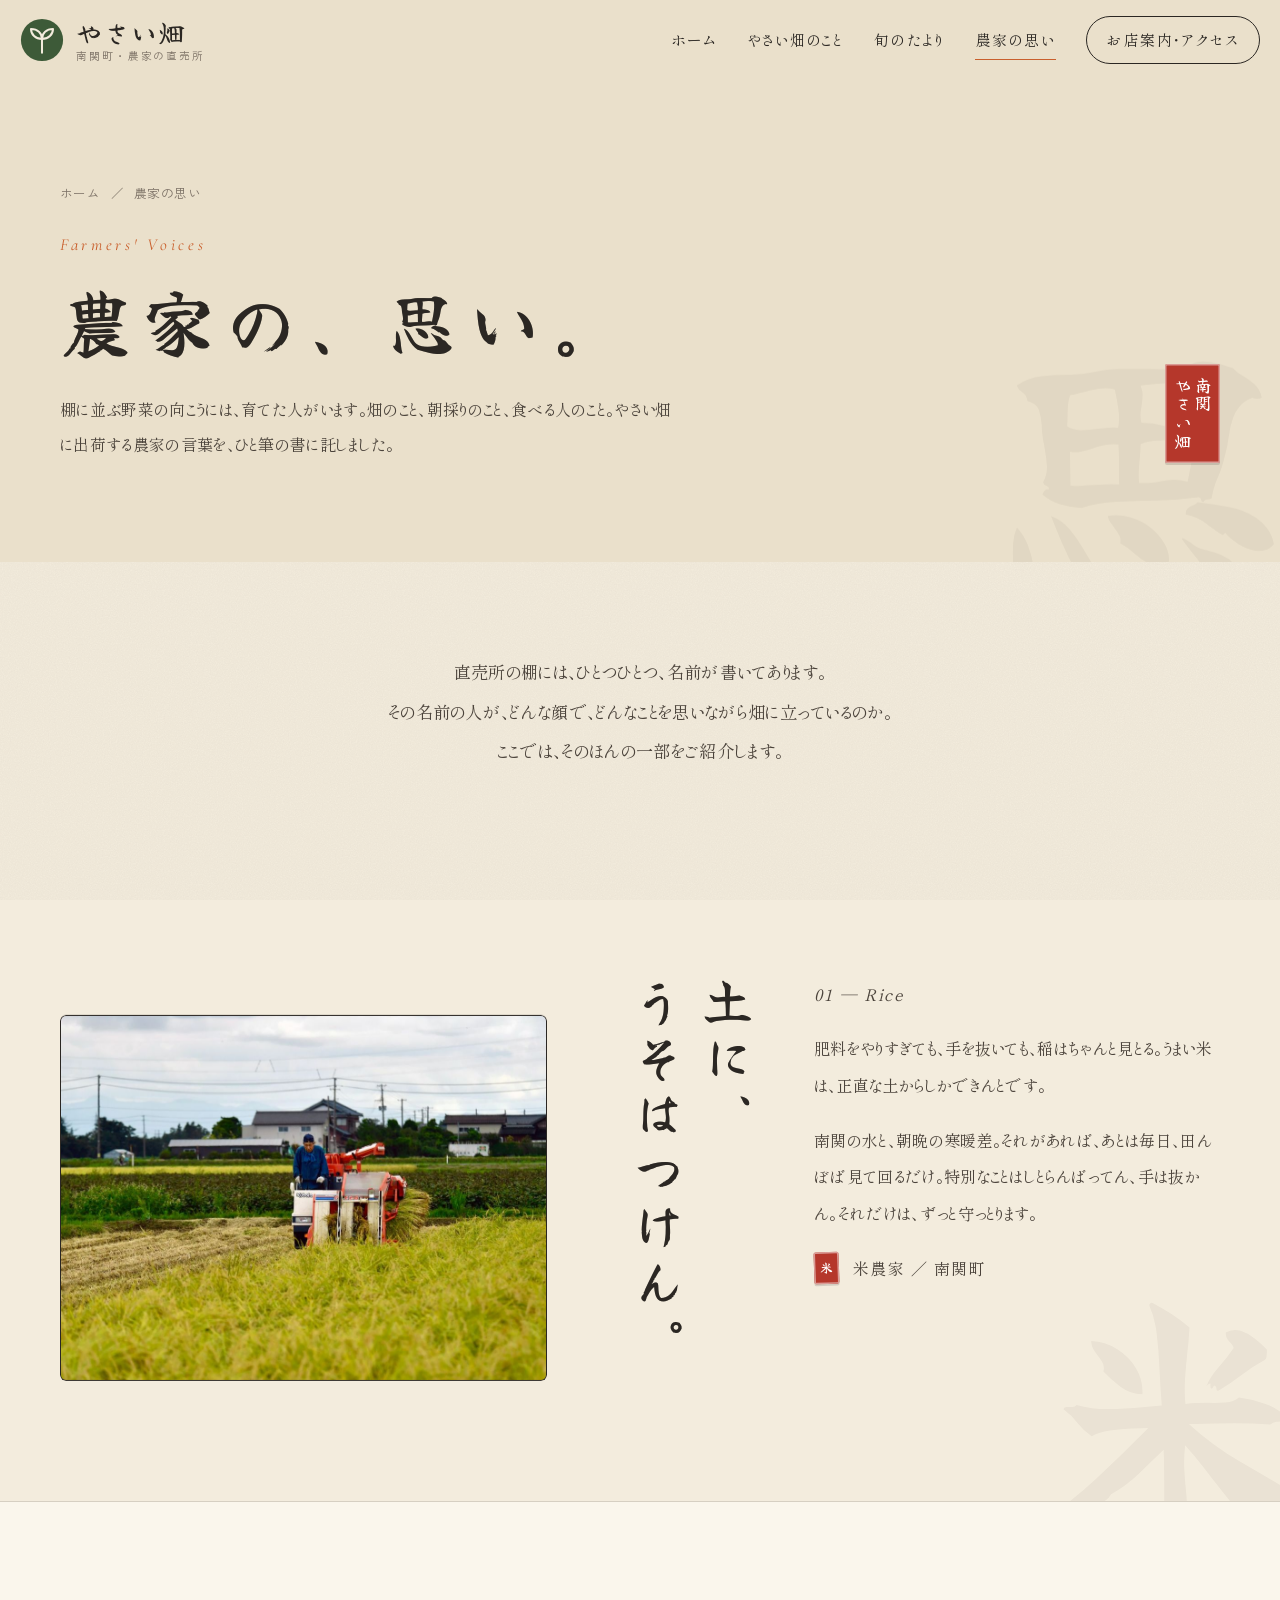
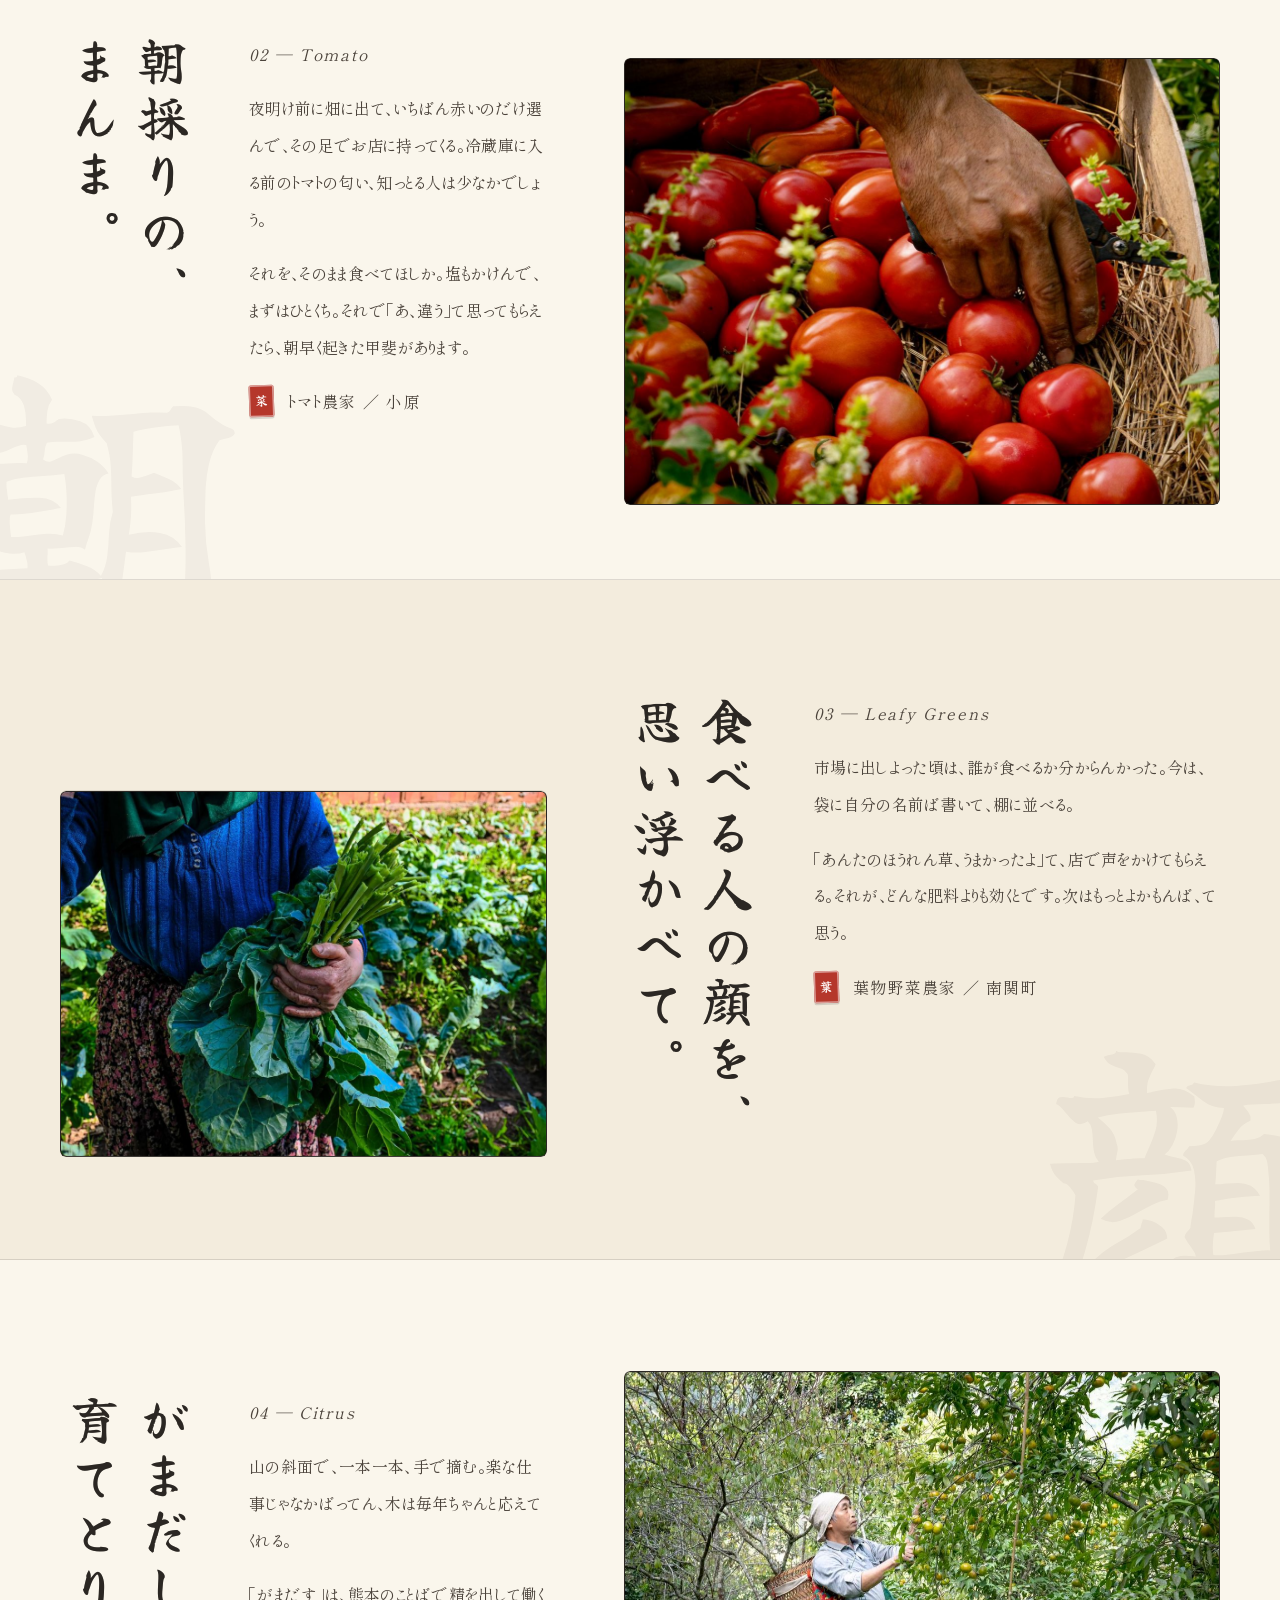
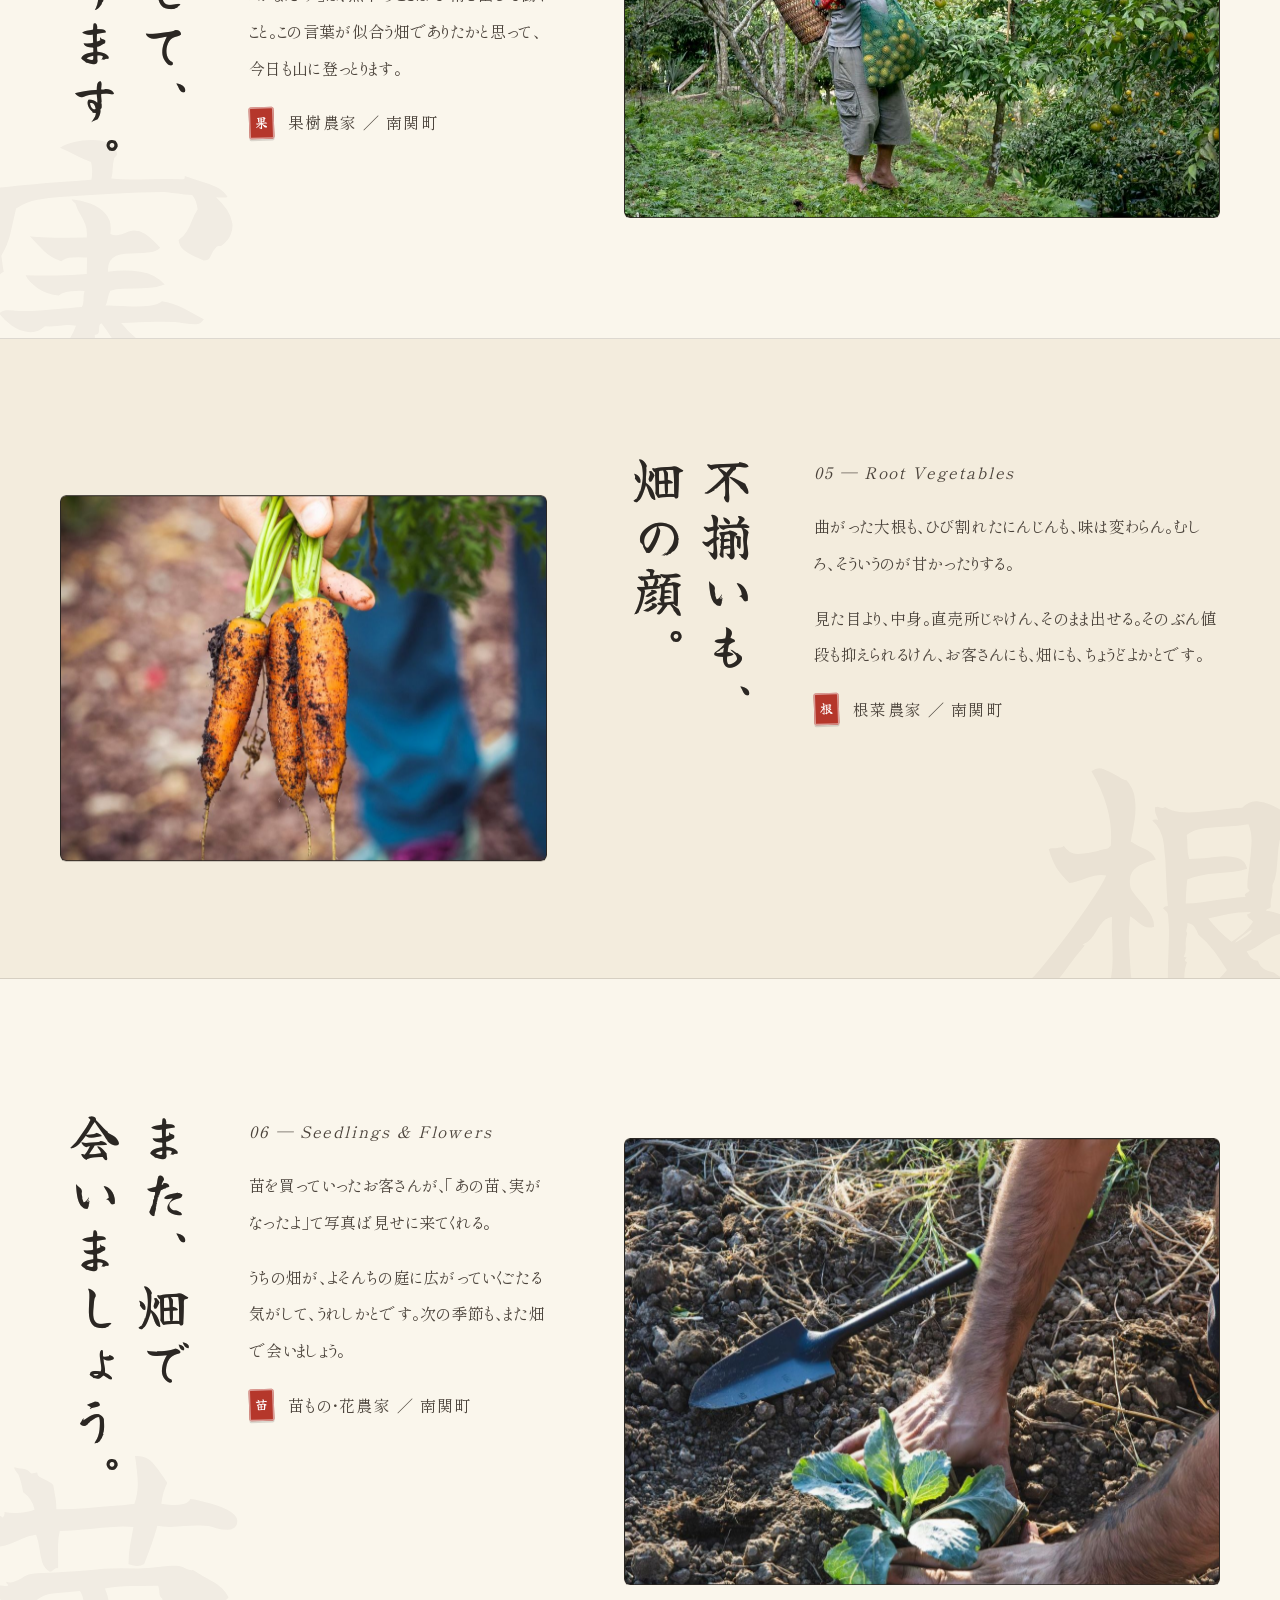
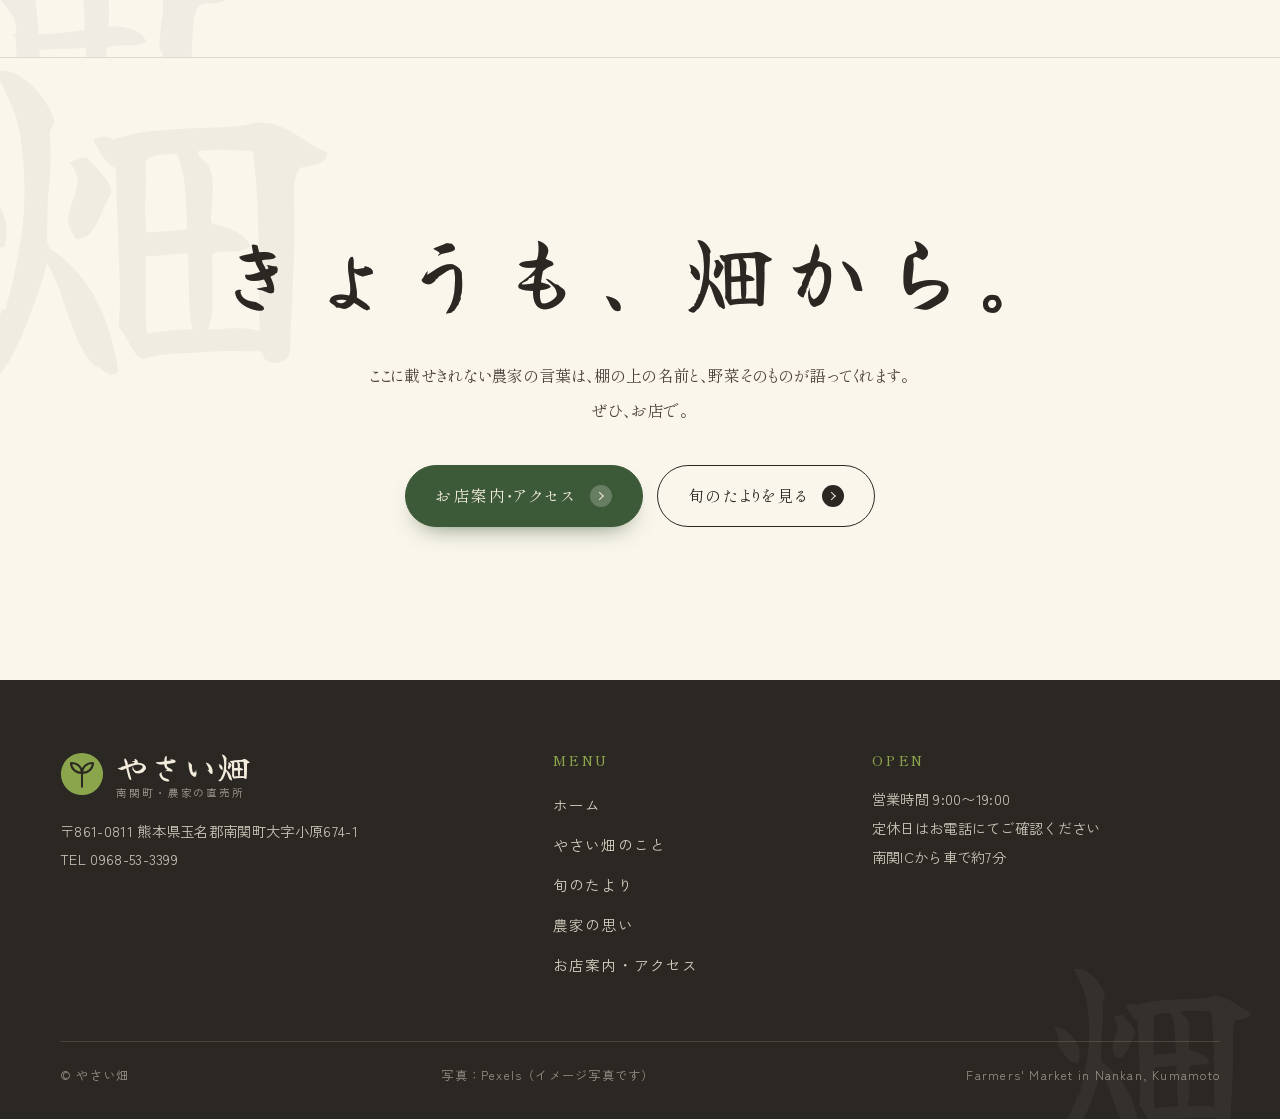
==== commit 95c9a041: "Pexels のイメージ写真を仮で配置（27点） - images/ に写真を追加し、表示枠の比率に合わせて軽量化 - フッターと README に出典（Pexels）と差し替え方法を記載  Co-A" ====
--- a/farmers.html
+++ b/farmers.html
@@ -222,6 +222,7 @@
     </div>
     <div class="footer__bottom">
       <span>&copy; やさい畑</span>
+      <span>写真：<a href="https://www.pexels.com/" target="_blank" rel="noopener">Pexels</a>（イメージ写真です）</span>
       <span>Farmers' Market in Nankan, Kumamoto</span>
     </div>
   </div>
